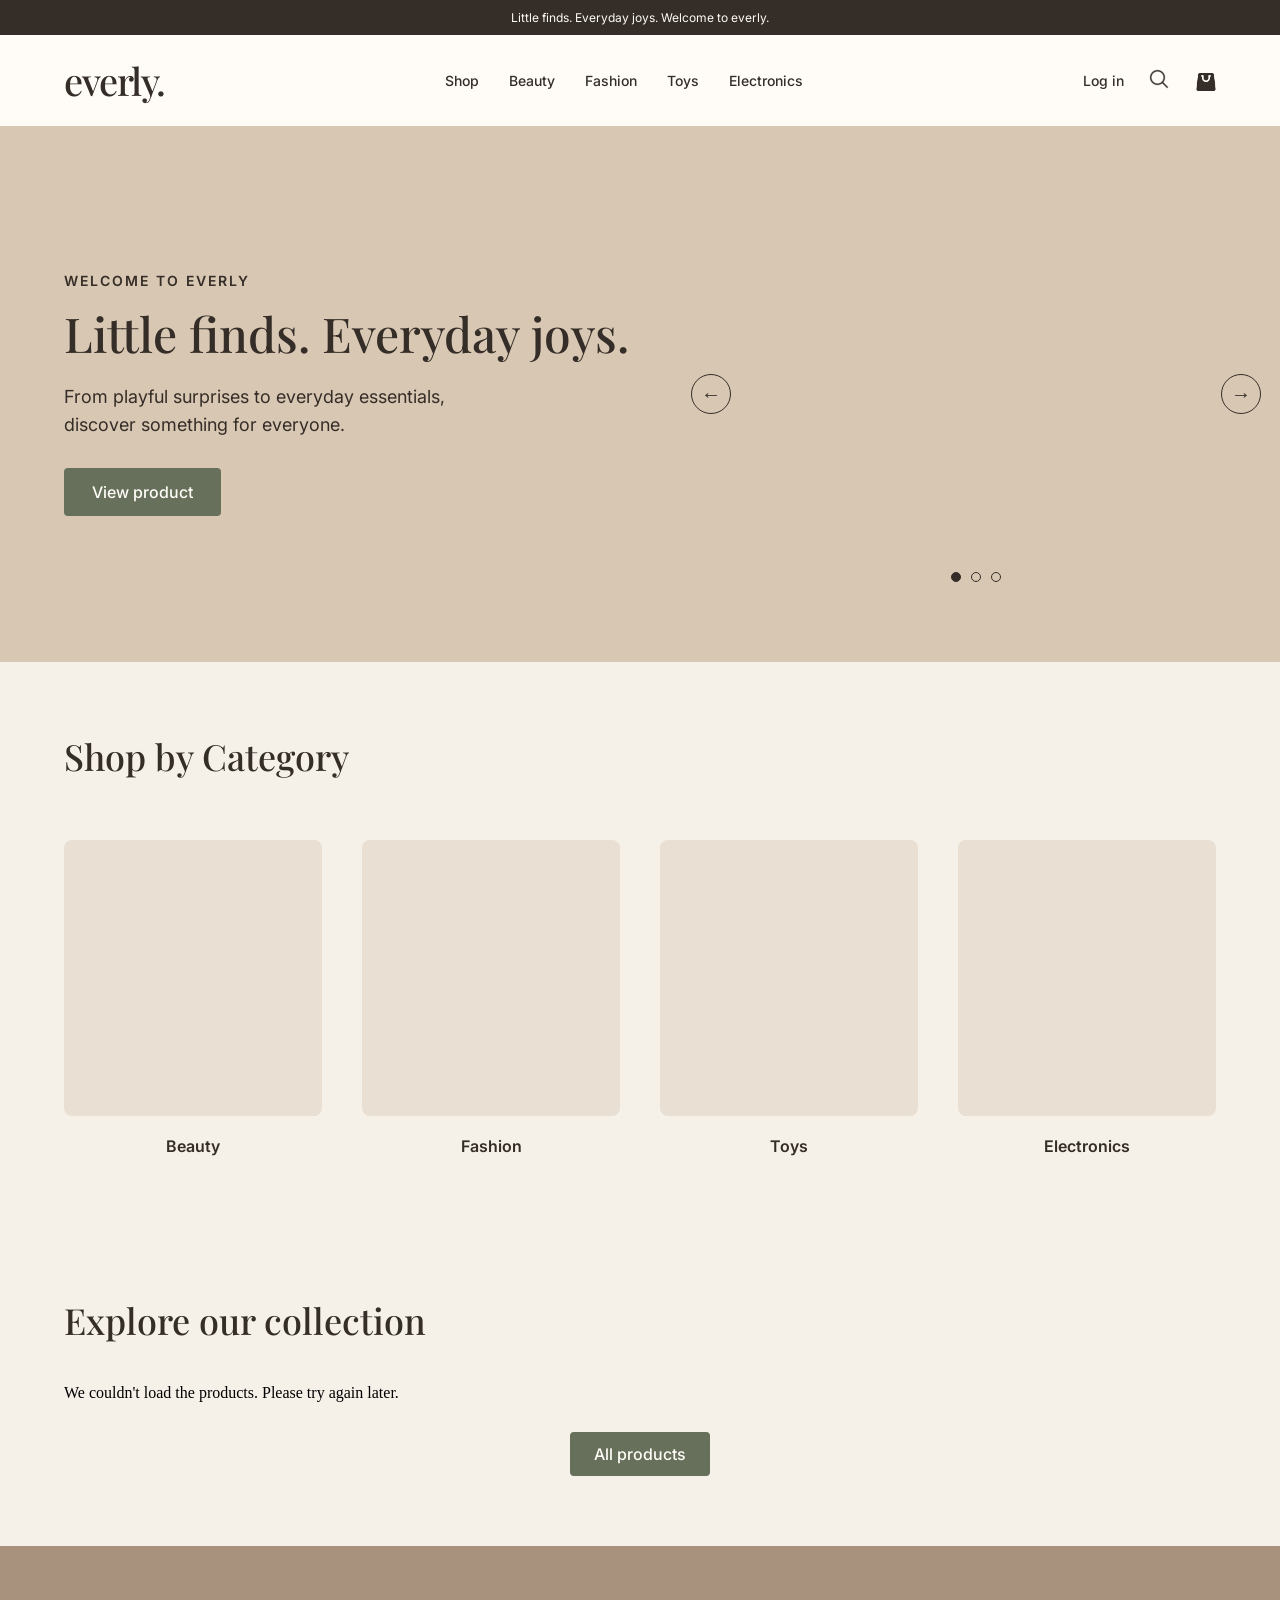
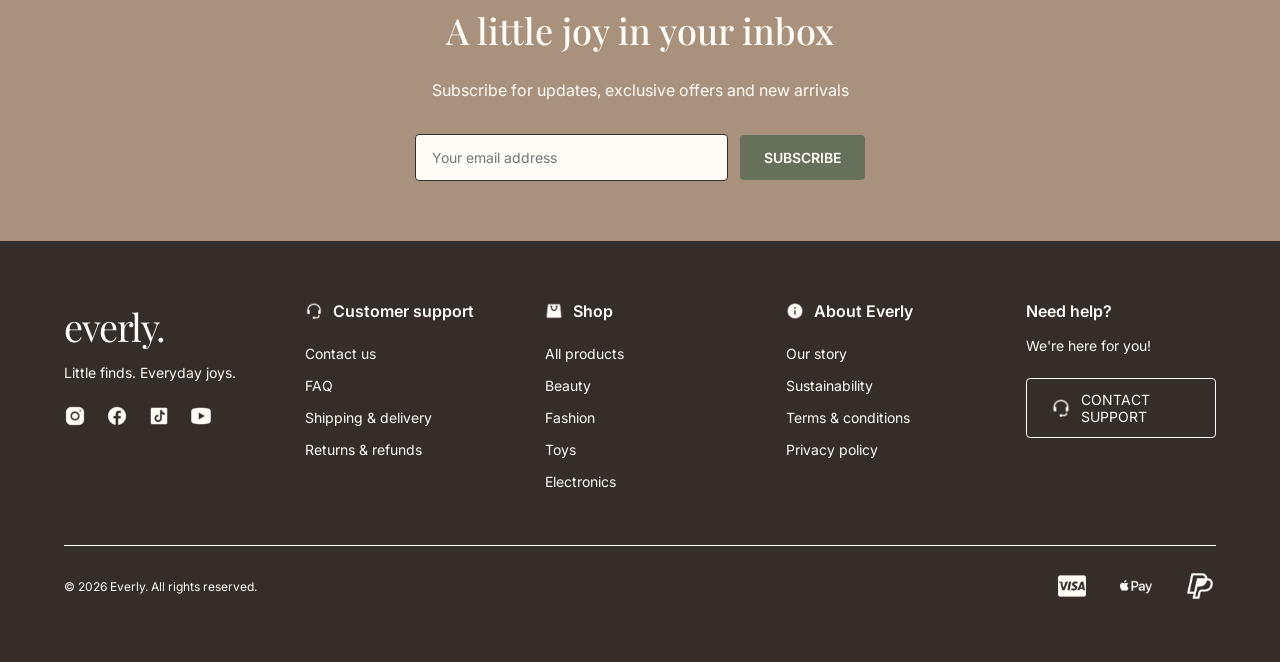
==== index.html @ 657ca80b "Implement core Everly functionality and responsive layouts" ====
<!DOCTYPE html>
<html lang="en">
<head>
    <meta charset="UTF-8">
    <meta name="viewport" content="width=device-width, initial-scale=1.0">
    <meta name="description" content="Discover your everyday favourites at Everly. Shop beauty, fashion, toys and electronics.">
    <title>Everly | Everyday Favourites</title>

    <link rel="preconnect" href="https://fonts.googleapis.com">
    <link rel="preconnect" href="https://fonts.gstatic.com" crossorigin>
    <link href="https://fonts.googleapis.com/css2?family=Inter:wght@400;500;600;700&family=Playfair+Display:wght@400;500;600;700&display=swap" rel="stylesheet">
    <link rel="stylesheet" href="https://cdnjs.cloudflare.com/ajax/libs/font-awesome/6.7.2/css/all.min.css">
    <link rel="stylesheet" href="css/styles.css">
</head>
<body>

    <header>
        <div class="announcement-bar">
            <p>Little finds. Everyday joys. Welcome to everly.</p>
        </div>

        <nav class="main-nav">
            <a href="index.html" class="logo">everly.</a>
            <ul class="nav-links" id="nav-links">
                <li><a href="#">Shop</a></li>
                <li><a href="#">Beauty</a></li>
                <li><a href="#">Fashion</a></li>
                <li><a href="#">Toys</a></li>
                <li><a href="#">Electronics</a></li>
                <li class="mobile-login">
                    <a href="account/login.html">Log in</a>
                </li>
            </ul>
            <div class="nav-actions">
            <a href="account/login.html" class="login-link">Log in</a>
            <button class="search-button" type="button" aria-label="Search products">
                <img src="assets/icons/search.svg" alt="">
            </button>
            <a href="cart/index.html" class="cart-link" aria-label="View shopping cart">
                <img src="assets/icons/shopping-bag.svg" alt="">
                <span class="cart-count" hidden>0</span>
            </a>
                <button class="menu-toggle" type="button" aria-label="Open navigation menu" aria-expanded="false" aria-controls="nav-links">
                <span></span>
                <span></span>
                <span></span>
            </button>
            </div>
        </nav>
    </header>

    <main>
        <section class="hero">
            <div class="hero-content">
                <p class="hero-label">WELCOME TO EVERLY</p>
                <h1 class="hero-title">Little finds. Everyday joys.</h1>
                <p class="hero-description">From playful surprises to everyday essentials, discover something for everyone.</p>

            </div>
            <div class="hero-carousel">
            <a href="#" class="carousel-image" aria label="View featured product">
            </a>
            <div class="carousel-controls">
                <button type="button" class="prev-carousel" aria-label="Previous product">←</button>
                <button type="button" class="next-carousel" aria-label="Next product">→</button>
            </div>
            <div class="carousel-dots" aria-label="Carousel pagination">
                <button class="dot active" aria-label="Go to slide 1" aria-current="true"></button>
                <button class="dot" aria-label="Go to slide 2"></button>
                <button class="dot" aria-label="Go to slide 3"></button>
            </div>
            </div>
            <a href="#" class="hero-button">View product</a>
        </section>

        <section class="categories">
            <h2>Shop by Category</h2>
            <div class="category-grid">
                <a href="#collection" class="category-card" data-category="beauty">
                    <div class="category-image"></div>
                    <h3>Beauty</h3>
                </a>
                <a href="#collection" class="category-card" data-category="fashion">
                    <div class="category-image"></div>
                    <h3>Fashion</h3>
                </a>
                <a href="#collection" class="category-card" data-category="toys">
                    <div class="category-image"></div>
                    <h3>Toys</h3>
                </a>
                <a href="#collection" class="category-card" data-category="electronics">
                    <div class="category-image"></div>
                    <h3>Electronics</h3>
                </a>
            </div>
        </section>

        <section class="products" id="collection">
            <h2>Explore our collection</h2>
            <p class="products-status" role="status" aria-live="polite"></p>
            <div class="product-grid"></div>
            <button type ="button" class="all-products-btn">
                All products
            </button>
        </section>

        <section class="newsletter">
            <div class="newsletter-content">
                <h2>A little joy in your inbox</h2>
                <p>Subscribe for updates, exclusive offers and new arrivals</p>
            </div>
            <form class="newsletter-form">
                <label for="newsletter-email">Email address</label>
                <input
                    type="email"
                    id="newsletter-email"
                    name="email"
                    placeholder="Your email address"
                    autocomplete="email"
                    required
                >
                <button type="submit">SUBSCRIBE</button>
            </form>
        </section>
    </main>

        <footer class="site-footer">
            <div class="footer-content">
                <div class="footer-brand">
                    <a href="index.html" class="footer-logo">everly.</a>
                    <p>Little finds. Everyday joys.</p>
                    <div class="footer-socials">
                        <a href="#" aria-label="Instagram">
                            <img src="assets/icons/instagram.svg" alt="">
                        </a>
                        <a href="#" aria-label="Facebook">
                            <img src="assets/icons/facebook.svg" alt="">
                        </a>
                        <a href="#" aria-label="TikTok">
                            <img src="assets/icons/tiktok.svg" alt="">
                        </a>
                        <a href="#" aria-label="YouTube">
                            <img src="assets/icons/youtube.svg" alt="">
                        </a>
                    </div>
                </div>
                <div class="footer-column">
                    <div class="footer-heading">
                    <img src="assets/icons/customerheadset.svg" alt="" class="footer-customerheadset-icon">
                    <h3>Customer support</h3>
                    </div>
                    <ul>
                        <li><a href="#">Contact us</a></li>
                        <li><a href="#">FAQ</a></li>
                        <li><a href="#">Shipping &amp; delivery</a></li>
                        <li><a href="#">Returns &amp; refunds</a></li>
                    </ul>
                </div>
                <div class="footer-column">
                    <div class="footer-heading">
                    <img src="assets/icons/shoppingbag2.svg" alt="" class="footer-shoppingbag2-icon">
                    <h3>Shop</h3>
                    </div>
                    <ul>
                    <li><a href="#">All products</a></li>
                    <li><a href="#">Beauty</a></li>
                    <li><a href="#">Fashion</a></li>
                    <li><a href="#">Toys</a></li>
                    <li><a href="#">Electronics</a></li>
                    </ul>
                    </div>
                <div class="footer-column">
                    <div class="footer-heading">
                    <img src="assets/icons/info.svg" alt="" class="footer-info-icon">
                    <h3>About Everly</h3>
                    </div>
                    <ul>
                    <li><a href="#">Our story</a></li>
                    <li><a href="#">Sustainability</a></li>
                    <li><a href="#">Terms &amp; conditions</a></li>
                    <li><a href="#">Privacy policy</a></li>
                    </ul>
                </div>
                <div class="footer-help">
                    <div class="footer-help-text">
                    <h3>Need help?</h3>
                    <p>We're here for you!</p>
                    </div>
                    <a href="#" class="footer-support-button">
                    <img src="assets/icons/customerheadset.svg" alt="" class="footer-customerheadset-icon">
                        CONTACT SUPPORT
                    </a>
                </div>
            </div>
            <div class="footer-bottom">
                <p>© 2026 Everly. All rights reserved.</p>
            <div class="footer-payments">
                <img src="assets/icons/visa.svg" alt="Visa">
                <img src="assets/icons/applepay.svg" alt="ApplePay">
                <img src="assets/icons/paypal.svg" alt="PayPal">
            </div>
            </div>
    </footer>
    
    <script src="js/navigation.js" defer></script>
    <script src="js/products.js" defer></script>
</body>
</html>
---- css/styles.css ----
* {
margin: 0;
padding: 0;
box-sizing: border-box;
}

body {
    background-color: #F5F0E8;
}

/*===HEADER & NAVIGATION===*/
.announcement-bar {
    background-color: #352D27;
    color: #FFFCF8;
    text-align: center;
    padding: 10px 0;
}

.announcement-bar p {
    font-family: "Inter", sans-serif;
    font-size: 12px;
    font-weight: 400;
}

.main-nav {
    display: flex;
    align-items: center;
    justify-content: space-between;
    background-color: #FFFCF8;
    padding: 20px 5%;
    position: relative;
}

.logo {
    font-family: "Playfair Display", serif;
    font-size: 38px;
    font-weight: 500;
    color:#352D27;
    text-decoration: none;
    letter-spacing: -1.5px;
}

.nav-links {
    display: flex;
    list-style: none;
    gap: 30px;
}

.nav-links a {
    font-family: "Inter", sans-serif;
    font-size: 14px;
    font-weight: 500;
    color:#352D27;
    text-decoration: none;
}

.nav-actions {
    display: flex;
    align-items: center;
    gap: 24px;
}

.login-link {
    font-family: "Inter", sans-serif;
    font-size: 14px;
    font-weight: 500;
    color: #352D27;
    text-decoration: none;
}

.search-button {
    background: transparent;
    border: none;
    cursor: pointer;
}

.search-button img {
    width: 22px;
    height: 22px
}

.cart-link {
    width: 22px;
    height: 22px;
    position: relative;
}

.cart-count {
    position: absolute;
    top: -12px;
    right: -12px;
    min-width: 20px;
    height: 20px;
    padding: 0 4px;
    border-radius: 50px;
    background-color: #66705A;
    color: #FFFCF8;
    font-size: 13px;
    font-weight: 700;
    display: flex;
    align-items: center;
    justify-content: center;
}

.cart-count[hidden] {
    display: none;
}

.nav-links a:hover,
.login-link:hover {
    text-decoration: underline;
    text-underline-offset: 5px;
}

/*===HERO SECTION===*/
.hero {
    background-color: #D8C7B3;
    padding: 80px 5%;
    display: grid;
    grid-template-columns: minmax(0, 600px) 480px;
    justify-content: center;
    grid-template-areas:
        "content carousel"
        "button carousel";
    align-content: center;
    align-items: center;
    column-gap: 100px;
}

.hero-content {
    grid-area: content;
    align-self: end;
}

.hero-carousel {
    grid-area: carousel;
}

.hero-button {
    grid-area: button;
    justify-self: start;
    align-self: start;
}

.hero-title {
    font-family: "Playfair Display", serif;
    font-size: 48px;
    font-weight: 500;
    color: #352D27;
    line-height: 1.2;
}

.hero-label {
    font-family: "Inter", sans-serif;
    font-size: 14px;
    font-weight: 600;
    letter-spacing: 2px;
    color: #352D27;
    margin-bottom: 16px;
}

.hero-description {
    font-family: "Inter",sans-serif;
    font-size: 18px;
    font-weight: 400;
    color: #352D27;
    line-height: 1.6;
    max-width: 450px;
    margin-top: 20px;
}

.hero-button {
    display: inline-block;
    background-color: #66705A;
    color: #FFFCF8;
    font-family: "Inter", sans-serif;
    font-size: 16px;
    font-weight: 500;
    text-decoration: none;
    padding: 14px 28px;
    margin-top: 28px;
    border-radius: 4px;
    cursor: pointer;
}

.hero-carousel {
    width: 480px;
    position: relative;
}

.carousel-image {
    background-color: transparent;
    width: 100%;
    height: 350px;
    border-radius: 8px;
    overflow: hidden;
    display: block;
    cursor: pointer;
}

.carousel-image img {
    width: 100%;
    height: 100%;
    object-fit: cover;
    object-position: center;
    box-sizing: border-box;
    border-radius: 8px;
    animation: carouselFade 0.65s ease-out;
    cursor: pointer;
}

.carousel-image img[data-product="Pink shoes"] {
    object-position: center 75%;
}

@keyframes carouselFade {
    from {
        opacity: 0;
        transform: translateX(40px);
    }

    to {
        opacity: 1;
        transform: translateX(0);
    }
}

.carousel-controls {
    position:absolute;
    top: 50%;
    transform: translateY(-50%);
    left: -45px;
    right: -45px;
    display: flex;
    justify-content: space-between;
    pointer-events: none;
}

.carousel-controls button {
    pointer-events: auto;
}

.prev-carousel,
.next-carousel {
    background-color: transparent;
    border: 1px solid #352D27;
    color: #352D27;
    width: 40px;
    height: 40px;
    border-radius: 50%;
    font-size: 20px;
    cursor: pointer;
}

.carousel-dots {
    display: flex;
    justify-content: center;
    gap: 10px;
    margin-top: 16px;
}

.dot {
    width: 10px;
    height: 10px;
    border-radius: 50%;
    border: 1px solid #352D27;
    background-color: transparent;
    cursor: pointer;
}

.dot.active {
    background-color: #352D27;
}


/*===CATEGORY===*/
.category-grid {
    display: grid;
    grid-template-columns: repeat(4, minmax(0, 1fr));
    gap: 40px;
    
}

.category-image {
    width: 100%;
    background-color: #E9DFD2;
    width: 100%;
    aspect-ratio: 280/300;
    border-radius: 8px;
    overflow: hidden;
}

.category-image img {
    display: block;
    width: 100%;
    height: 100%;
    object-fit: cover;
    transition: transform 0.35s ease;
}

.category-card:hover .category-image img,
.category-card:focus-visible .category-image img {
    transform: scale(1.05);
}

.categories {
    padding: 70px 5%;
}

.categories h2 {
    font-family: "Playfair Display", serif;
    font-size: 36px;
    font-weight: 500;
    color: #352D27;
    margin-bottom: 60px;
}

.category-card {
    text-decoration: none;
    color: #352D27;
    cursor: pointer;
}

.category-card h3 {
    font-family: "Inter", sans-serif;
    font-size: 16px;
    font-weight: 600;
    text-align: center;
    margin-top: 20px;;
}

.category-card:hover h3 {
    text-decoration: underline;
    text-underline-offset: 5px;
}


/*===PRODUCTS===*/
.products {
    padding: 70px 5%;
}

.all-products-btn {
    font-family: "Inter",serif;
    font-size: 16px;
    font-weight: 500;
    background-color: #66705A;
    color: #FFFCF8;
    border: none;
    border-radius: 4px;
    padding: 12px 24px;
    cursor: pointer;
    margin: 30px auto 0;
    display: block;
}

.hero-button:hover,
.all-products-btn:hover,
.newsletter-form button:hover {
    background-color: #4f5946;;
    transition: background-color 0.2s ease;
}

.all-products-btn:focus-visible {
    outline: 2px solid #352D27;
    outline-offset: 3px;
}

.products h2 {
    font-family: "Playfair Display", serif;
    font-size: 36px;
    font-weight: 500;
    color: #352D27;
    margin-bottom: 40px;
}

.product-grid {
    display: grid;
    grid-template-columns: repeat(4, minmax(0, 1fr));
    gap: 30px;
    width: 100%;
}

.product-image {
    width: 100%;
    aspect-ratio: 1/1;
    background-color: #E9DFD2;
    border-radius: 8px;
    overflow: hidden;
    background-color: transparent;
}

.product-image img {
    display: block;
    width: 100%;
    height: 100%;
    object-fit: cover;
    padding: 0;
    transition: transform 0.35s ease;
}

.product-title {
    font-family: "Inter", sans-serif;
    font-size: 18px;
    font-weight: 600;
    color: #352D27;
    margin-top: 16px;
    line-height: 1.4;
}


.product-price {
    display: flex;
    flex-direction: column;
    align-items: flex-start;
    justify-content: flex-end;
    min-height: 48px;
    gap: 6px;
    margin-top: 8px;
}

.product-original-price {
    font-family: "Inter", sans-serif;
    font-size: 14px;
    font-weight: 400;
    color: #8B8177;
    text-decoration: line-through;
}

.product-current-price {
    font-family: "Inter", sans-serif;
    font-size: 20px;
    font-weight: 600;
    color: #352D27;
}

.product-link {
    display: block;
    text-decoration: none;
    color: inherit;
    cursor: pointer;
}

.product-link:hover .product-title,
.product-link:focus-visible .product-title {
    text-decoration: underline;
    text-underline-offset: 5px;
}

.product-link:hover .product-image img,
.product-link:focus-visible .product-image img {
    transform: scale(1.12);
}

.product-link:focus-visible {
    outline: 2px solid #66705A;
    outline-offset: 4px;
    border-radius: 8px;
}

.product-card .product-title {
    text-decoration: none;
}

.product-card:hover .product-title {
    text-decoration: underline;
    text-underline-offset: 5px;
    text-decoration-thickness: 1px;
    cursor: pointer;
}

.product-card .product-image img {
    transition: transform 0.35s ease;
    cursor: pointer;
}

/*=== PRODUCT DETAILS ===*/
.product-details {
    max-width: 1100px;
    margin: 0 auto;
    padding: 80px 24px 120px;
}
.product-details-info {
    display: flex;
    flex-direction: column;
    align-items: flex-start;
    gap: 16px;
}

.product-details-info h1 {
    font-size: 36px;
    font-weight: 400;
    color: #352D27;
    margin: 0;
    order: 0;
}

.product-details-info #product-description {
    font-size: 16px;
    line-height: 1.6;
    color: #352D27;
    max-width: 400px;
}

.product-details-info .add-to-cart-btn {
    background-color: #66705A;
    color:#FFFCF8;
    border: none;
    border-radius: 4px;
    padding: 14px 24px;
    width: 100%;
    max-width: 355px;
    font-size: 16px;
    cursor: pointer;
}

.product-details-container {
    display: grid;
    grid-template-columns: 440px 1fr;
    gap: 60px;
    align-items: start;
}

.product-details-image img {
    width: 100%;
    aspect-ratio: 1 / 1;
    object-fit: cover;
    display: block;
}

.product-details-info .product-pricing {
    display: flex;
    flex-direction: column;
    gap: 4px;
    order: 1;
}

.product-details-info .product-rating {
    order: 2;
}

.product-details-info #product-description {
    font-family: "Inter", sans-serif;
    order: 3;
}

.product-details-info #product-tags {
    font-family: "Inter", sans-serif;
    order: 5;
    color: #66705A;
    font-size: 14px;
}

.product-details-info .add-to-cart-btn {
    order: 4;
    font-family: "Inter", sans-serif;
    font-weight: 500;
    font-size: 16px;
}
.product-details-info .add-to-cart-btn:hover {
    background-color: #4f5946;
    transition: background-color 0.2s ease;
}

.product-details-info .share-product-btn {
    order: 6;
}

.share-product-btn {
    background: none;
    border: none;
    padding: 0;
    color: #66705A;
    font-family: "Inter", sans-serif;
    font-size: 14px;
    cursor: pointer;
}

.share-product-btn:hover {
    text-decoration: underline;
    text-underline-offset: 4px;
}

#product-price,
#product-discounted-price {
    font-family: "Inter", sans-serif;
    font-size: 22px;
    color: #352D27;
    font-weight: 600;
}

#product-price.on-sale {
    font-size: 14px;
    font-weight: 400;
    color: #8B8177;
    text-decoration: line-through;
}

.product-discounted-price:empty {
    display: none;
}

.product-reviews {
    font-family: "Inter", sans-serif;
    margin-top: 80px;
}

.product-reviews h2 {
    font-family: "Playfair Display", serif;
    font-size: 20px;
    font-weight: 400;
    color: #352D27;
    margin-bottom: 32px;
}


/*--- CUSTOMER REVIEWS ---*/
.review-card {
    background-color: #FFFCF8;
    padding: 20px;
    margin-bottom: 16px;
    color: #352D27;
    display: flex;
    max-width: 530px;
    flex-direction: column;
    gap: 8px;
    border-radius: 4px;
}

.review-rating {
    order: 2;
    color: #66705A;
}

.review-username {
    order: 1;
    font-weight: 600;
    color: #352D27;
}

#product-rating-value {
    color: #66705A;
}

#product-rating-value.no-rating {
    color: #352D27;
}

.review-card p:not(.review-username):not(.review-rating) {
    order: 3;
}

/*=== LOGIN PAGE ===*/

.login-heading {
    text-align: center;
    padding: 80px 20px 60px;
}

.login-header {
    font-family: "Playfair Display", serif;
    font-size: 36px;
    font-weight: 400;
    color: #352D27;
    margin-bottom: 16px;
}

.login-description {
    font-family: "Inter", sans-serif;
    font-size: 20px;
    color: #352D27;
}

.login-form {
    max-width: 600px;
    margin: 0 auto 160px;
    padding: 32px;
    background-color: #FFFCF8;
    border-radius: 4px;
}

.form-group {
    display: flex;
    flex-direction: column;
    gap: 10px;
    margin-bottom: 36px;
}

.login-form label {
    font-family: "Inter", sans-serif;
    font-size: 16px;
    color: #352D27;
}

.login-form input {
    width: 100%;
    padding: 14px 16px;
    border: 1px solid #66705A;
    border-radius: 4px;
    background-color: #FFFCF8;
    font-family: "Inter", sans-serif;
    font-size: 16px;
}

.login-button {
    width: 100%;
    padding: 14px;
    background-color: #66705A;
    color: #FFFCF8;
    border: none;
    border-radius: 4px;
    font-family: "Inter", sans-serif;
    font-size: 16px;
    cursor: pointer;
}

.login-button:hover {
    background-color: #4f5946;;
    transition: background-color 0.2s ease;
}

.login-divider {
    display: flex;
    align-items: center;
    gap: 24px;
    margin: 36px 0 20px;
    font-family: "Inter", sans-serif;
    color: #352D27;
}

.login-divider::before,
.login-divider::after {
    content: "";
    flex: 1;
    height: 1px;
    background-color: #66705A;
}

.register-button {
    display: block;
    text-align: center;
    padding: 14px;
    border: 1px solid #66705A;
    border-radius: 4px;
    color: #352D27;
    text-decoration: none;
    font-family: "Inter", sans-serif;
    font-weight: 600;
}

.register-button:hover {
    background-color: #E9DFD2;
}

/*---NEWSLETTER---*/
.newsletter {
    background-color: #A9927D;
    padding: 60px 5%;
}

.newsletter-content {
    max-width: 700px;
    margin: 0 auto;
    text-align: center;
}

.newsletter h2 {
    font-family: "Playfair Display", serif;
    font-size: 36px;
    font-weight: 500;
    color: #FFFCF8;
    margin-bottom: 24px;
}

.newsletter-content p {
    font-family: "Inter", sans-serif;
    font-size: 16px;
    font-weight: 400;
    color: #FFFCF8;
    line-height: 1.6;
    margin-bottom: 30px;
}

.newsletter-form {
    display: flex;
    align-items: center;
    gap: 12px;
    max-width: 450px;
    margin: 0 auto;
}

.newsletter-form label {
    position: absolute;
    width: 1px;
    height: 1px;
    padding: 0;
    margin: -1px;
    overflow: hidden;
    clip-path: inset(50%);
    white-space: nowrap;
    border: 0;
}

.newsletter-form input {
    flex: 1;
    min-width: 0;
    padding: 14px 16px;
    border: 1px solid #352D27;
    border-radius: 4px;
    background-color: #FFFCF8;
    font-family: "Inter",sans-serif;
    font-size: 14px;
    color: #352D27;
}

.newsletter-form button {
    background-color: #66705A;
    color:#FFFCF8;
    border: none;
    padding: 14px 24px;
    border-radius: 4px;
    font-family: "Inter", sans-serif;
    font-size: 14px;
    font-weight: 600;
    cursor: pointer;
}

/*=== SHOPPING CART ===*/
.cart-page {
    background-color: #F5F0E8;
    padding: 60px 4% 100px;
    min-height: 65vh;
    font-family: "Inter", sans-serif;
    color: #352D27;
}

.cart-page > h1 {
    font-family: "Playfair Display", serif;
    font-size: 42px;
    font-weight: 400;
    color: #352d27;
    max-width: 1400px;
    margin-bottom: 32px;
    margin-left: auto;
    margin-right: auto;
}

.cart-layout {
    display: grid;
    grid-template-columns: minmax(0, 1.6fr) minmax(320px, 1fr);
    gap: 40px;
    align-items: start;
    max-width: 1400px;
    margin: 0 auto;
}

.cart-products,
.order-summary {
    background-color: #FFFCF8;
    border-radius: 4px;
    padding: 24px;
}

.cart-table-header {
    display: grid;
    grid-template-columns: 2fr 1fr 1fr 1fr;
    gap: 16px;
    padding-bottom: 12px;
    border-bottom: 1px solid #bcb8b1;
    font-weight: 600;
}

.cart-actions {
    display: flex;
    justify-content: space-between;
    align-items: center;
    gap: 16px;
    padding-top: 20px;
}

.cart-item {
    display: grid;
    grid-template-columns: 2fr 1fr 1fr 1fr;
    gap: 16px;
    align-items: center;
    padding: 20px 0;
    border-bottom: 1px solid #e5e0d9;
}

.cart-item-info {
    display: flex;
    flex-direction: row;
    align-items: center;
    gap: 12px;
    min-width: 0;
}

.cart-item-info h3 {
    font-family: "Inter", sans-serif;
    font-size: 18px;
    font-weight: 600;
    color: #352D27;
    margin: 0;
}

.cart-item-details {
    display: flex;
    flex-direction: column;
    gap: 5px;
}

.cart-item-stock {
    font-family: "Inter", sans-serif;
    font-size: 12px;
    color: #66705A;
}

.cart-item-image {
    width: 90px;
    height: 90px;
    object-fit: cover;
    border-radius: 4px;
    flex-shrink: 0;
}

.quantity-controls {
    display: flex;
    align-items: center;
    justify-content: flex-start;
    gap: 16px;
}

.quantity-controls button {
    background: transparent;
    border: none;
    color: #352D27;
    font-size: 20px;
    cursor: pointer;
    padding: 5px;
}

.cart-item-quantity {
    font-family: "Inter", sans-serif;
    font-size: 14px;
    min-width: 20px;
    text-align: center;
}

.remove-item {
    background: none;
    border: none;
    padding: 0 ;
    color: #8b5147;
    font-family: "Inter", sans-serif;
    font-size: 12px;
    text-decoration: underline;
    cursor: pointer;
    align-self: flex-start;
}

.continue-shopping {
    color: #352D27;
    text-decoration: underline;
}

#clear-cart {
    background: none;
    border: none;
    color: #352D27;
    text-decoration: underline;
    font: inherit;
    cursor: pointer;
}

.order-summary h2 {
    font-family: "Playfair Display", serif;
    font-size: 28px;
    font-weight: 400;
    margin-bottom: 32px;
}

.summary-row {
    display: flex;
    justify-content: space-between;
    gap: 16px;
    margin-bottom: 36px;
}

.summary-total {
    border-top: 1px solid #bcb8b1;
    padding-top: 20px;
    margin-top: 40px;
    font-size: 20px;
}

.checkout-button {
    display: block;
    width: 100%;
    max-width: 290px;
    margin: 28px auto 0;
    padding: 14px 20px;
    background-color: #66705A;
    color: #FFFCF8;
    text-align: center;
    text-decoration: none;
    border-radius: 4px;
    font-weight: 600;
}

.cart-page [hidden] {
    display: none;
}

.checkout-button:hover {
    background-color: #4f5946;
    transition: background-color 0.2s ease;
}

/*===CHECKOUT PAGE===*/

.checkout-page {
    background: #F5F0E8;
    padding: 60px 4% 100px;
    min-height: 65vh;
    font-family: "Inter", sans-serif;
    color: #352D27;
}

.checkout-page h1 {
    font-family: "Playfair Display", serif;
    font-size: 42px;
    font-weight: 400;
    margin-bottom: 32px;
}

.checkout-page h1,
.checkout-layout {
    max-width: 1440px;
    margin-left: auto;
    margin-right: auto;
}

.checkout-layout {
    display: grid;
    grid-template-columns: minmax(0, 1.4fr) minmax(320px, 1fr);
    gap: 40px;
    align-items: start;
}

#checkout-items {
    margin-bottom: 24px;
}

.delivery-information {
    background: #FFFCF8;
    border-radius: 4px;
    padding: 24px;
}

.delivery-information h2 {
    font-family: "Playfair Display", serif;
    font-size: 28px;
    font-weight: 400;
    margin-bottom: 32px;
}

.delivery-fields {
    display: grid;
    grid-template-columns: repeat(2, minmax(0, 1fr));
    gap: 24px 20px;
}

.delivery-fields .form-group {
    display: flex;
    flex-direction: column;
    gap: 8px;
    margin: 0;
}

.delivery-fields .full-width {
    grid-column: 1 / -1;
}

.delivery-fields label {
    font-size: 14px;
    font-weight: 500;
}

.delivery-fields input {
    width: 100%;
    box-sizing: border-box;
    padding: 14px 12px;
    border: 1px solid #66705A;
    border-radius: 4px;
    background: #FFFCF8;
    color: #352d27;
    font-family: inherit;
    font-size: 14px;
}

.delivery-fields input:focus {
    outline: 2px solid #66705A;
    outline-offset: 2px;
}

.delivery-information .payment-methods {
    border: none;
    margin: 32px 0 0;
    padding: 0;
    width: 100%;
    min-width: 0;
    box-sizing: border-box;
}

.payment-methods legend {
    font-family: "Playfair Display", serif;
    font-size: 24px;
    font-weight: 400;
    margin: 0 0 20px;
    padding: 24px 0 0;
    width: 100%;
    border-top: 1px solid #bcb8b1;
    box-sizing: border-box;
}

.payment-option {
    display: flex;
    align-items: center;
    gap: 12px;
    padding: 16px;
    margin-bottom: 12px;
    border: 1px solid #66705A;
    border-radius: 4px;
    cursor: pointer;
}

.payment-option input {
    accent-color: #66705a;
    width: 18px;
    height: 18px;
    cursor: pointer;
}

.payment-option:has(input:checked) {
    background: #f5f0e8;
}

.payment-logos {
    display: flex;
    align-items: center;
    gap: 12px;
    margin-left: auto;
}

.payment-logos img {
    width: 40px;
    height: 24px;
    object-fit: contain;
}

.place-order-button {
    display: block;
    width: 100%;
    padding: 16px 20px;
    margin-top: 24px;
    background: #66705A;
    color: #FFFCF8;
    border: none;
    border-radius: 4px;
    font-family: inherit;
    font-size: 16px;
    font-weight: 600;
    cursor: pointer;
}

.place-order-button:hover {
    background-color: #4f5946;
    transition: background-color 0.2s ease;
}

.shipping-free {
    color: #66705A;
}

.checkout-summary .cart-item {
    display: grid;
    grid-template-columns: minmax(0, 1fr) auto;
    align-items: center;
    gap: 16px;
}

.checkout-summary .cart-item-info {
    grid-column: 1;
    min-width: 0;
}

.checkout-summary .cart-item-details {
    min-width: 0;
    overflow-wrap: anywhere;
}

.checkout-summary .cart-item-info h3 {
    font-family: "Playfair Display", serif;
    font-size: 18px;
    font-weight: 400;
}

.checkout-summary .cart-item-quantity {
    text-align: left;
    font-size: 13px;
    color: #66705A;
}

.checkout-summary .cart-item-total {
    grid-column: 2;
    justify-self: end;
    white-space: nowrap;
}

/*=== SUCCESS PAGE ===*/

.success-page {
    font-family: "Inter", sans-serif;
    color: #352D27;
    max-width: 1440;
    min-height: 750px;
    margin: 0 auto;
    padding: 48px 24px 80px;
    text-align: center;
}

.success-page h1 {
    font-family: "Playfair Display", serif;
    font-size: 40px;
    font-weight: 400;
    margin: 20px 0 28px;
}

.success-message {
    font-size: 20px;
    line-height: 1.5;
    max-width: 700px;
    margin: 0 auto 56px;
}

.success-icon {
    display: flex;
    align-items: center;
    justify-content: center;
    width: 100px;
    height: 100px;
    border-radius: 50%;
    background-color: #66705A;
    color: #FFFCF8;
    font-size: 56px;
    margin: 0 auto;
}

.success-order-summary {
    display: grid;
    grid-template-columns: 1fr 1fr;
    max-width: 650px;
    margin: 0 auto 48px;
    padding: 32px 24px;
    background-color: #FFFCF8;
    border: 1px solid #66705a;
    border-radius: 4px;
}

.continue-shopping-button {
    display: block;
    max-width: 400px;
    margin: 0 auto;
    padding: 16px 24px;
    background-color: #66705A;
    color: #FFFCF8;
    text-decoration: none;
    font-weight: 600;
    border-radius: 4px;
    transition: background-color 0.2s ease;
}

.continue-shopping-button:hover {
    background-color: #4f5946;
}

.success-order-detail p {
    font-size: 18px;
    margin: 0 0 16px;
}

.success-order-detail strong {
    font-size: 24px;
    font-weight: 600;
}

.success-order-detail + .success-order-detail {
    border-left: 1px solid #66705A;
}

/*====FOOTER===*/
.site-footer {
    background-color: #352D27;
    color: #FFFCF8;
    padding: 60px 5%;
}

.footer-logo {
    font-family: "Playfair Display", serif;
    font-size: 38px;
    font-weight: 400;
    color: #FFFCF8;
    text-decoration: none;
    letter-spacing: -1.5px;
}

.footer-brand p {
    font-family: "Inter", sans-serif;
    font-size: 14px;
    font-weight: 400;
    color: #FFFCF8;
    margin-top: 12px;
}

.footer-socials {
    display: flex;
    align-items: center;
    gap: 20px;
    margin-top: 24px;
}

.footer-socials img {
    width: 22px;
    height: 22px;
    object-fit: contain;
}

.footer-content {
    display: grid;
    grid-template-columns: 1fr 1fr 1fr 1fr 0.9fr;
    gap: 30px;
    align-items: start;
}

.footer-column h3,
.footer-help h3 {
    font-family: "Inter", sans-serif;
    font-size: 16px;
    font-weight: 600;
    color: #FFFCF8;
    margin-bottom: 0;
}

.footer-column ul {
    list-style: none;
}

.footer-column li {
    margin-bottom: 14px;
}

.footer-column a {
    font-family: "Inter", sans-serif;
    font-size: 14px;
    font-weight: 400;
    color: #FFFCF8;
    text-decoration: none;
}

.footer-column a:hover {
    text-decoration: underline;
    text-underline-offset: 5px;
}

.footer-help p {
    font-family: "Inter",sans-serif;
    font-size: 14px;
    font-weight: 400;
    color: #FFFCF8;
    margin-bottom: 24px;
}

.footer-help h3 {
    margin-bottom: 16px;
}

.footer-support-button {
    display: inline-flex;
    align-items: center;
    gap: 10px;
    padding: 12px 24px;
    border: 1px solid #FFFCF8;
    border-radius: 4px;
    color: #FFFCF8;
    font-family: "Inter", sans-serif;
    font-size: 14px;
    font-weight: 400;
    text-decoration: none;
    cursor: pointer;
    transition: background-color 0.2s ease, color 0.2s ease;
}

.footer-support-button:hover {
    background-color: transparent;
    border-color: #A9927D;
    color: #A9927D;
    text-decoration: underline;
    text-underline-offset: 5px;
}

.footer-support-button img {
    width: 20px;
    height: 20px;
    object-fit: contain;
}

.footer-heading {
    display: flex;
    align-items: center;
    gap: 10px;
    margin-bottom: 24px;
}

.footer-heading h3 {
    margin-bottom: 0;
}

.footer-heading img {
    width: 18px;
    height: 18px;
    object-fit: contain;
    margin-bottom: 0;
}

.footer-bottom {
    border-top: 1px solid #FFFCF8;
    margin-top: 40px;
    padding-top: 24px;
    display: flex;
    align-items: center;
    justify-content: space-between;
}

.footer-bottom p {
    font-family: "Inter", sans-serif;
    font-size: 12px;
    font-weight: 400;
    color: #FFFCF8;
}

.footer-payments {
    display: flex;
    align-items: center;
    gap: 32px;
}

.footer-payments img {
    height: 32px;
    width: auto;
    object-fit: contain;
}

.menu-toggle {
    display: none;
}

.mobile-login {
    display: none;
}


/*===RESPONSIVE===*/
@media (max-width: 900px) {
    .hero {
        grid-template-columns: minmax(0, 1fr);
        grid-template-areas:
            "content"
            "carousel"
            "button";
        gap: 28px;
    }

    .hero-content {
        text-align: center;
        justify-self: center;
    }

    .hero-description {
        margin-left: auto;
        margin-right: auto;
    }

    .hero-carousel {
        width: 100%;
        max-width: 480px;
        justify-self: center;
    }

    .hero-button {
        justify-self: center;
        margin-top: 0;
    }
}


@media (max-width: 768px) {
    .mobile-login {
        display: list-item;
    }
 
    .menu-toggle {
        display: flex;
        flex-direction: column;
        justify-content: center;
        gap: 5px;
        background: transparent;
        border: none;
        cursor: pointer;
        padding: 8px;
    }
    .menu-toggle span {
        display: block;
        width: 24px;
        height: 2px;
        background-color: #352D27;
    }
    .nav-links {
        display: none;
    }

    .nav-links.is-open {
        display: flex;
        flex-direction: column;
        gap: 20px;
        position: absolute;
        top: 100%;
        left: 0;
        width: 100%;
        background-color: #FFFCF8;
        padding: 24px 5%;
        z-index: 10;
    }

    .login-link {
        display: none;
    }

    .carousel-controls {
        display: none;
    }

    .category-grid {
        grid-template-columns: repeat(2, minmax(0, 1fr));
        gap: 30px;
    }

    .product-grid {
        grid-template-columns: repeat(2, minmax(0, 1fr));
        gap: 24px;
    }

    .cart-layout {
        grid-template-columns: minmax(0, 1fr);
    }

    .cart-table-header {
        display: none;
    }

    .cart-item {
        grid-template-columns: repeat(2, minmax(0, 1fr));
        gap: 12px;
    }

    .cart-item-info {
        grid-column: 1 / -1;
        justify-content: flex-start;
        padding: 0;
    }

    .cart-item-price {
        grid-column: 1 /-1;
        padding-left: 102px;
        margin-top: -14px;
        font-size: 14px;
    }

    .quantity-controls {
        grid-column: 1;
        justify-content: flex-start;
    }

    .cart-item-total {
        grid-column: 2;
        justify-self: end;
        text-align: right;
        font-weight: 600;
        white-space: nowrap;
    }

    .checkout-layout {
        grid-template-columns: minmax(0, 1fr);
        gap: 24px;
    }

    .checkout-page {
        padding: 40px 4% 80px;
    }

    .success-page {
        min-height: 600px;
        padding: 40px 24px 60px;
    }

    .success-page h1 {
        font-size: 32px;
    }

    .success-message {
        font-size: 18px;
        margin-bottom: 40px;
    }

    .success-icon {
        width: 80px;
        height: 80px;
        font-size: 44px;
    }

    .success-order-summary {
        margin-bottom: 32px;
    }

    .footer-content {
        grid-template-columns: repeat(2, minmax(0, 1fr));
        gap: 40px;
    }


    .footer-help {
        grid-column: 1 / -1;
        display: flex;
        align-items: center;
        justify-content: flex-start;
        flex-wrap: wrap;
        gap: 32px;
        text-align: left;
    }

    .product-details {
        padding: 40px 20px 80px;
    }

    .product-details-container {
        grid-template-columns: 1fr;
        gap: 32px;
    }

    .product-details-image img {
        width: 100%;
    }

    .product-details-info h1 {
        font-size: 30px;
    }

    .product-details-info .add-to-cart-btn {
        max-width: none;
    }
}

@media (max-width: 480px) {
    .hero-title {
        font-size: 32px;
        line-height: 1.2;
    }
    .hero-description {
        font-size: 16px;
        line-height: 1.5;
    }
    .hero {
        padding: 48px 5%;
        gap: 28px;
    }

    .hero-content {
        text-align: left;
    }

    .hero-button {
        font-size: 14px;
        padding: 12px 22px;
    }

    .carousel-image {
        height: auto;
        aspect-ratio: 1 / 1;
    }
    .carousel-controls {
        display: none;
    }
    .category-grid {
        grid-template-columns: repeat(2, minmax(0, 1fr));
        gap: 24px;
    }

    .product-title {
        font-size: 16px;
    }

    .cart-page {
        padding: 36px 16px 60px;
    }

    .cart-page h1 {
        font-size: 32px;
    }

    .cart-products,
    .order-summary {
        padding: 20px 16px;
    }

    .cart-actions {
        flex-wrap: wrap;
    }

    .cart-item-info h3 {
        font-size: 16px;
    }

    .cart-item-image {
        width: 80px;
        height: 80px;
    }

    .cart-item-price {
        padding-left: 92px;
    }

    .newsletter-form {
        flex-direction: column;
        align-items: stretch;
    }

    .newsletter-form input,
    .newsletter-form button {
        width: 100%;
    }

    .checkout-page {
        padding: 36px 16px 60px
    }

    .checkout-page h1 {
        font-size: 32px;
        margin-bottom: 24px;
    }

    .delivery-information {
        padding: 20px 16px;
    }

    .delivery-information h2,
    .checkout-summary h2 {
        font-size: 24px;
        margin-bottom: 24px;
    }

    .delivery-fields {
        grid-template-columns: 1fr;
        gap: 20px;
    }

    .payment-methods legend {
        font-size: 22px;
    }

    .payment-option {
        padding: 12px;
    }

    .payment-logos {
        gap: 8px;
    }

    .payment-logos img {
        width: 32px;
    }

    .checkout-summary .cart-item {
        gap: 10px;
    }

    .checkout-summary .cart-item-image {
        width: 60px;
        height: 60px;
    }

    .checkout-summary .cart-item-info {
        gap: 10px;
    }

    .checkout-summary .cart-item-info h3 {
        font-size: 16px;
    }

    .checkout-summary .cart-item-total {
        font-size: 14px;
    }

    .success-page {
        padding: 32px 16px 49px;
    }

    .success-page h1 {
        font-size: 28px;
    }

    .success-message {
        font-size: 16px;
    }

    .success-order-summary {
        padding: 24px 12px;
    }

    .success-order-detail p {
        font-size: 14px;
    }

    .success-order-detail strong {
        font-size: 18px;
    }

    .continue-shopping-button {
        width: 100%;
    }

    .footer-content {
        grid-template-columns: 1fr;
        gap: 32px;
    }

    .footer-help {
        grid-column: auto;
    }

    .footer-bottom {
        flex-direction: column;
        align-items: flex-start;
        gap: 20px;
    }

    .footer-help {
        flex-direction: column;
        align-items: flex-start;
        gap: 16px;
    }

    .footer-help p {
        margin-bottom: 0;
    }

}
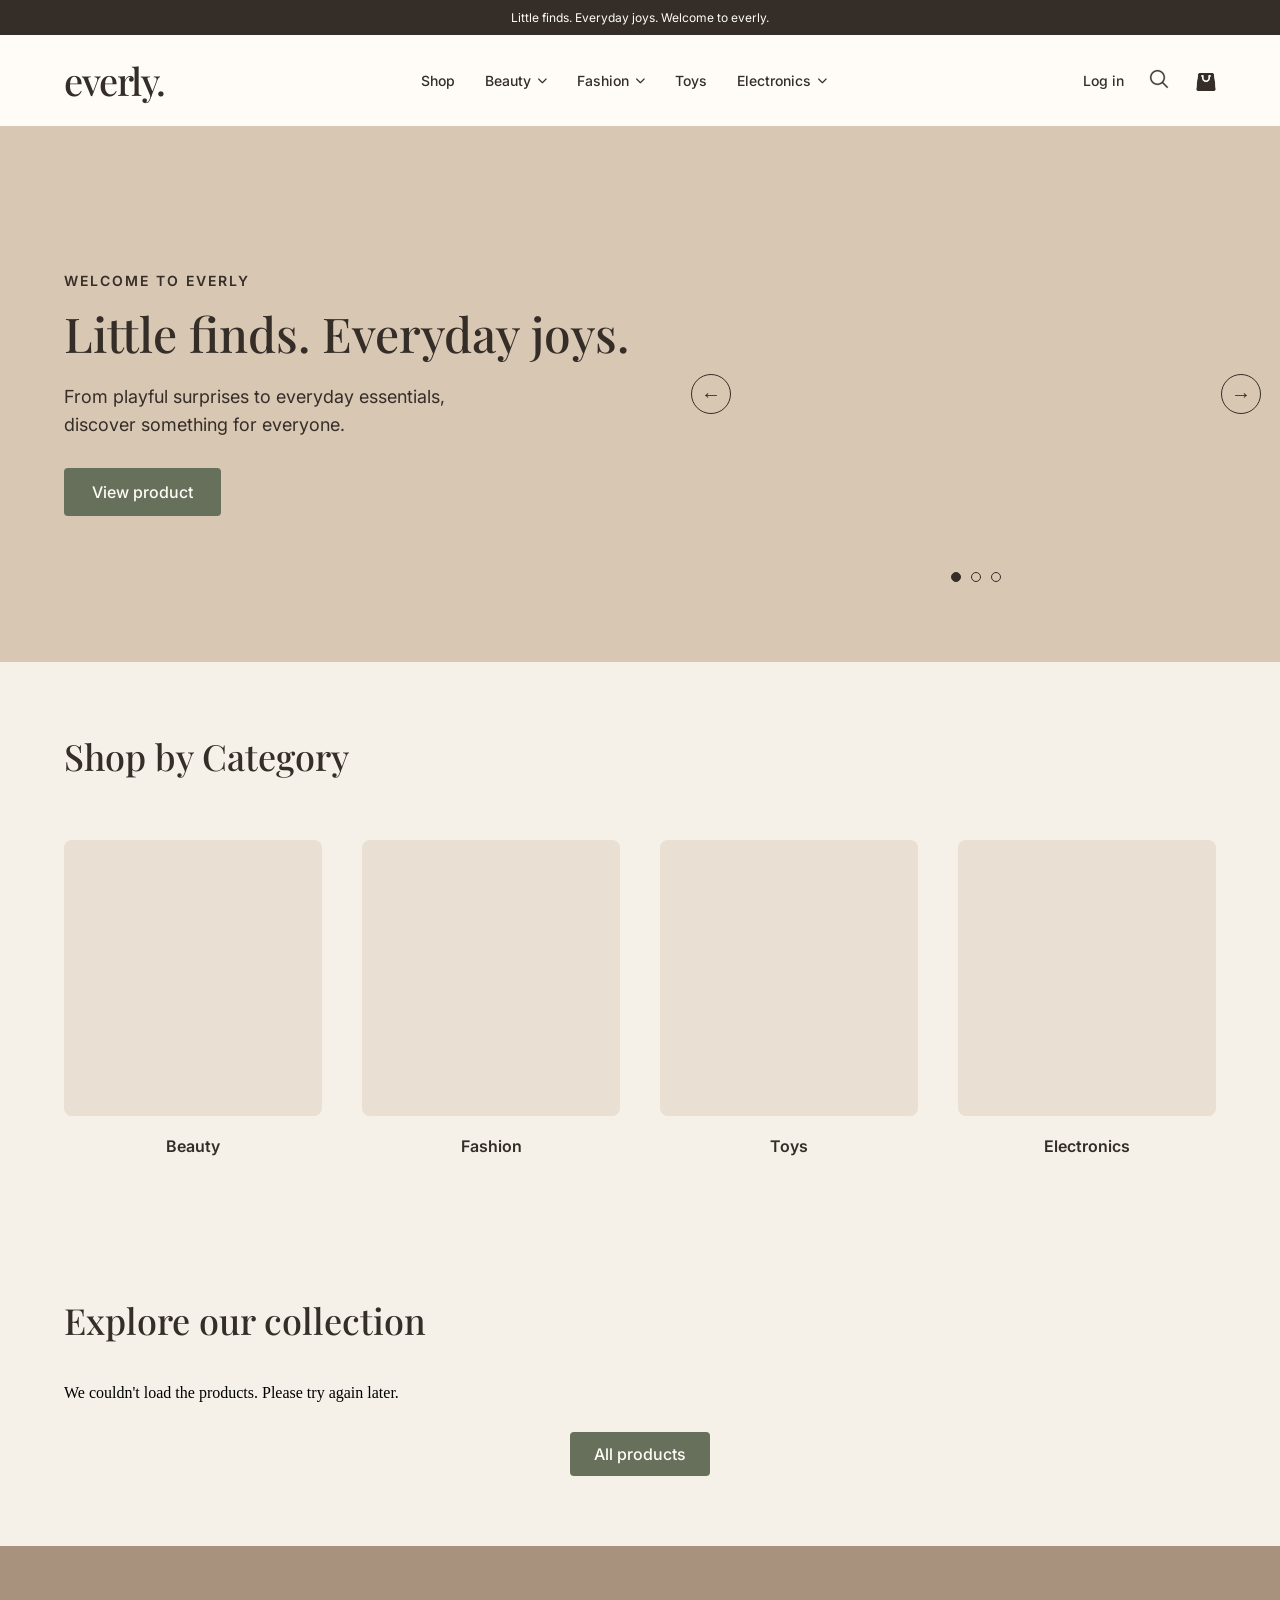
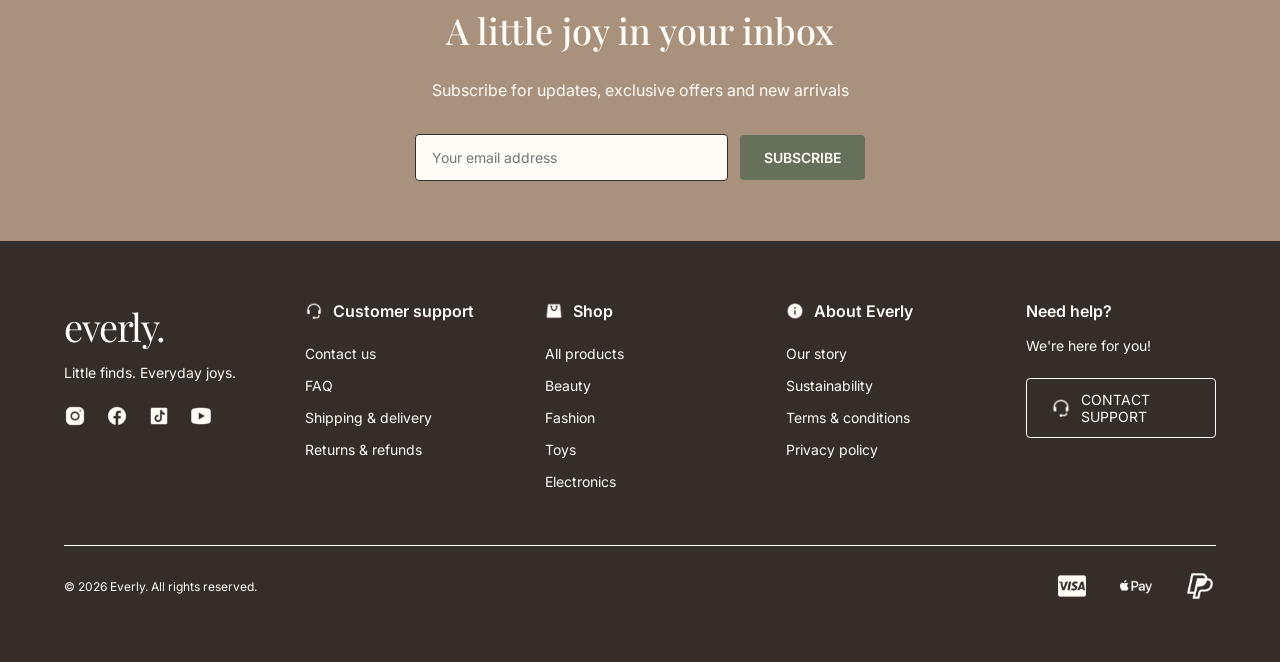
==== commit ec931ab4: "Implement responsive category navigation and product filtering - Added category and subcategory drop" ====
--- a/index.html
+++ b/index.html
@@ -1,208 +1,343 @@
-<!DOCTYPE html>
+<!doctype html>
 <html lang="en">
-<head>
-    <meta charset="UTF-8">
-    <meta name="viewport" content="width=device-width, initial-scale=1.0">
-    <meta name="description" content="Discover your everyday favourites at Everly. Shop beauty, fashion, toys and electronics.">
+  <head>
+    <meta charset="UTF-8" />
+    <meta name="viewport" content="width=device-width, initial-scale=1.0" />
+    <meta
+      name="description"
+      content="Discover your everyday favourites at Everly. Shop beauty, fashion, toys and electronics."
+    />
     <title>Everly | Everyday Favourites</title>
 
-    <link rel="preconnect" href="https://fonts.googleapis.com">
-    <link rel="preconnect" href="https://fonts.gstatic.com" crossorigin>
-    <link href="https://fonts.googleapis.com/css2?family=Inter:wght@400;500;600;700&family=Playfair+Display:wght@400;500;600;700&display=swap" rel="stylesheet">
-    <link rel="stylesheet" href="https://cdnjs.cloudflare.com/ajax/libs/font-awesome/6.7.2/css/all.min.css">
-    <link rel="stylesheet" href="css/styles.css">
-</head>
-<body>
-
+    <link rel="preconnect" href="https://fonts.googleapis.com" />
+    <link rel="preconnect" href="https://fonts.gstatic.com" crossorigin />
+    <link
+      href="https://fonts.googleapis.com/css2?family=Inter:wght@400;500;600;700&family=Playfair+Display:wght@400;500;600;700&display=swap"
+      rel="stylesheet"
+    />
+    <link
+      rel="stylesheet"
+      href="https://cdnjs.cloudflare.com/ajax/libs/font-awesome/6.7.2/css/all.min.css"
+    />
+    <link rel="stylesheet" href="css/styles.css" />
+  </head>
+  <body>
     <header>
-        <div class="announcement-bar">
-            <p>Little finds. Everyday joys. Welcome to everly.</p>
-        </div>
-
-        <nav class="main-nav">
-            <a href="index.html" class="logo">everly.</a>
-            <ul class="nav-links" id="nav-links">
-                <li><a href="#">Shop</a></li>
-                <li><a href="#">Beauty</a></li>
-                <li><a href="#">Fashion</a></li>
-                <li><a href="#">Toys</a></li>
-                <li><a href="#">Electronics</a></li>
-                <li class="mobile-login">
-                    <a href="account/login.html">Log in</a>
-                </li>
+      <div class="announcement-bar">
+        <p>Little finds. Everyday joys. Welcome to everly.</p>
+      </div>
+
+      <nav class="main-nav">
+        <a href="index.html" class="logo">everly.</a>
+        <ul class="nav-links" id="nav-links">
+          <li><a href="index.html?category=all#collection">Shop</a></li>
+          <li class="nav-dropdown">
+            <button class="dropdown-toggle" type="button" aria-expanded="false">
+              Beauty
+              <i class="fa-solid fa-chevron-down" aria-hidden="true"></i>
+            </button>
+            <ul class="dropdown-menu" hidden>
+              <li>
+                <a href="index.html?category=beauty#collection">All beauty</a>
+              </li>
+              <li>
+                <a href="index.html?category=perfume#collection">Perfume</a>
+              </li>
+              <li>
+                <a href="index.html?category=skin%20care#collection"
+                  >Skin care</a
+                >
+              </li>
+              <li>
+                <a href="index.html?category=shampoo#collection">Hair care</a>
+              </li>
             </ul>
-            <div class="nav-actions">
-            <a href="account/login.html" class="login-link">Log in</a>
-            <button class="search-button" type="button" aria-label="Search products">
-                <img src="assets/icons/search.svg" alt="">
-            </button>
-            <a href="cart/index.html" class="cart-link" aria-label="View shopping cart">
-                <img src="assets/icons/shopping-bag.svg" alt="">
-                <span class="cart-count" hidden>0</span>
+          </li>
+
+          <li class="nav-dropdown">
+            <button class="dropdown-toggle" type="button" aria-expanded="false">
+              Fashion
+              <i class="fa-solid fa-chevron-down" aria-hidden="true"></i>
+            </button>
+            <ul class="dropdown-menu" hidden>
+              <li>
+                <a href="index.html?category=fashion#collection">All fashion</a>
+              </li>
+              <li>
+                <a href="index.html?category=shoes#collection">Shoes</a>
+              </li>
+              <li>
+                <a href="index.html?category=bags#collection">Bags</a>
+              </li>
+              <li>
+                <a href="index.html?category=glasses#collection">Glasses</a>
+              </li>
+              <li>
+                <a href="index.html?category=jewelry#collection">Jewelry</a>
+              </li>
+              <li>
+                <a href="index.html?category=watches#collection">Watches</a>
+              </li>
+            </ul>
+          </li>
+
+          <li><a href="index.html?category=toys#collection">Toys</a></li>
+
+          <li class="nav-dropdown">
+            <button class="dropdown-toggle" type="button" aria-expanded="false">
+              Electronics
+              <i class="fa-solid fa-chevron-down" aria-hidden="true"></i>
+            </button>
+            <ul class="dropdown-menu" hidden>
+              <li>
+                <a href="index.html?category=electronics#collection"
+                  >All electronics</a
+                >
+              </li>
+              <li>
+                <a href="index.html?category=audio#collection"
+                  >Headphone &amp; audio</a
+                >
+              </li>
+              <li>
+                <a href="index.html?category=gaming#collection">Gaming</a>
+              </li>
+              <li>
+                <a href="index.html?category=peripherals#collection"
+                  >Computer accessories</a
+                >
+              </li>
+              <li>
+                <a href="index.html?category=storage#collection">Storage</a>
+              </li>
+              <li>
+                <a href="index.html?category=wearables#collection">Wearables</a>
+              </li>
+            </ul>
+          </li>
+
+          <li class="mobile-login">
+            <a href="account/login.html">Log in</a>
+          </li>
+        </ul>
+        <div class="nav-actions">
+          <a href="account/login.html" class="login-link">Log in</a>
+          <button
+            class="search-button"
+            type="button"
+            aria-label="Search products"
+          >
+            <img src="assets/icons/search.svg" alt="" />
+          </button>
+          <a
+            href="cart/index.html"
+            class="cart-link"
+            aria-label="View shopping cart"
+          >
+            <img src="assets/icons/shopping-bag.svg" alt="" />
+            <span class="cart-count" hidden>0</span>
+          </a>
+          <button
+            class="menu-toggle"
+            type="button"
+            aria-label="Open navigation menu"
+            aria-expanded="false"
+            aria-controls="nav-links"
+          >
+            <span></span>
+            <span></span>
+            <span></span>
+          </button>
+        </div>
+      </nav>
+    </header>
+
+    <main>
+      <section class="hero">
+        <div class="hero-content">
+          <p class="hero-label">WELCOME TO EVERLY</p>
+          <h1 class="hero-title">Little finds. Everyday joys.</h1>
+          <p class="hero-description">
+            From playful surprises to everyday essentials, discover something
+            for everyone.
+          </p>
+        </div>
+        <div class="hero-carousel">
+          <a href="#" class="carousel-image" aria label="View featured product">
+          </a>
+          <div class="carousel-controls">
+            <button
+              type="button"
+              class="prev-carousel"
+              aria-label="Previous product"
+            >
+              ←
+            </button>
+            <button
+              type="button"
+              class="next-carousel"
+              aria-label="Next product"
+            >
+              →
+            </button>
+          </div>
+          <div class="carousel-dots" aria-label="Carousel pagination">
+            <button
+              class="dot active"
+              aria-label="Go to slide 1"
+              aria-current="true"
+            ></button>
+            <button class="dot" aria-label="Go to slide 2"></button>
+            <button class="dot" aria-label="Go to slide 3"></button>
+          </div>
+        </div>
+        <a href="#" class="hero-button">View product</a>
+      </section>
+
+      <section class="categories">
+        <h2>Shop by Category</h2>
+        <div class="category-grid">
+          <a href="#collection" class="category-card" data-category="beauty">
+            <div class="category-image"></div>
+            <h3>Beauty</h3>
+          </a>
+          <a href="#collection" class="category-card" data-category="fashion">
+            <div class="category-image"></div>
+            <h3>Fashion</h3>
+          </a>
+          <a href="#collection" class="category-card" data-category="toys">
+            <div class="category-image"></div>
+            <h3>Toys</h3>
+          </a>
+          <a
+            href="#collection"
+            class="category-card"
+            data-category="electronics"
+          >
+            <div class="category-image"></div>
+            <h3>Electronics</h3>
+          </a>
+        </div>
+      </section>
+
+      <section class="products" id="collection">
+        <h2>Explore our collection</h2>
+        <p class="products-status" role="status" aria-live="polite"></p>
+        <div class="product-grid"></div>
+        <button type="button" class="all-products-btn">All products</button>
+      </section>
+
+      <section class="newsletter">
+        <div class="newsletter-content">
+          <h2>A little joy in your inbox</h2>
+          <p>Subscribe for updates, exclusive offers and new arrivals</p>
+        </div>
+        <form class="newsletter-form">
+          <label for="newsletter-email">Email address</label>
+          <input
+            type="email"
+            id="newsletter-email"
+            name="email"
+            placeholder="Your email address"
+            autocomplete="email"
+            required
+          />
+          <button type="submit">SUBSCRIBE</button>
+        </form>
+      </section>
+    </main>
+
+    <footer class="site-footer">
+      <div class="footer-content">
+        <div class="footer-brand">
+          <a href="index.html" class="footer-logo">everly.</a>
+          <p>Little finds. Everyday joys.</p>
+          <div class="footer-socials">
+            <a href="#" aria-label="Instagram">
+              <img src="assets/icons/instagram.svg" alt="" />
             </a>
-                <button class="menu-toggle" type="button" aria-label="Open navigation menu" aria-expanded="false" aria-controls="nav-links">
-                <span></span>
-                <span></span>
-                <span></span>
-            </button>
-            </div>
-        </nav>
-    </header>
-
-    <main>
-        <section class="hero">
-            <div class="hero-content">
-                <p class="hero-label">WELCOME TO EVERLY</p>
-                <h1 class="hero-title">Little finds. Everyday joys.</h1>
-                <p class="hero-description">From playful surprises to everyday essentials, discover something for everyone.</p>
-
-            </div>
-            <div class="hero-carousel">
-            <a href="#" class="carousel-image" aria label="View featured product">
+            <a href="#" aria-label="Facebook">
+              <img src="assets/icons/facebook.svg" alt="" />
             </a>
-            <div class="carousel-controls">
-                <button type="button" class="prev-carousel" aria-label="Previous product">←</button>
-                <button type="button" class="next-carousel" aria-label="Next product">→</button>
-            </div>
-            <div class="carousel-dots" aria-label="Carousel pagination">
-                <button class="dot active" aria-label="Go to slide 1" aria-current="true"></button>
-                <button class="dot" aria-label="Go to slide 2"></button>
-                <button class="dot" aria-label="Go to slide 3"></button>
-            </div>
-            </div>
-            <a href="#" class="hero-button">View product</a>
-        </section>
-
-        <section class="categories">
-            <h2>Shop by Category</h2>
-            <div class="category-grid">
-                <a href="#collection" class="category-card" data-category="beauty">
-                    <div class="category-image"></div>
-                    <h3>Beauty</h3>
-                </a>
-                <a href="#collection" class="category-card" data-category="fashion">
-                    <div class="category-image"></div>
-                    <h3>Fashion</h3>
-                </a>
-                <a href="#collection" class="category-card" data-category="toys">
-                    <div class="category-image"></div>
-                    <h3>Toys</h3>
-                </a>
-                <a href="#collection" class="category-card" data-category="electronics">
-                    <div class="category-image"></div>
-                    <h3>Electronics</h3>
-                </a>
-            </div>
-        </section>
-
-        <section class="products" id="collection">
-            <h2>Explore our collection</h2>
-            <p class="products-status" role="status" aria-live="polite"></p>
-            <div class="product-grid"></div>
-            <button type ="button" class="all-products-btn">
-                All products
-            </button>
-        </section>
-
-        <section class="newsletter">
-            <div class="newsletter-content">
-                <h2>A little joy in your inbox</h2>
-                <p>Subscribe for updates, exclusive offers and new arrivals</p>
-            </div>
-            <form class="newsletter-form">
-                <label for="newsletter-email">Email address</label>
-                <input
-                    type="email"
-                    id="newsletter-email"
-                    name="email"
-                    placeholder="Your email address"
-                    autocomplete="email"
-                    required
-                >
-                <button type="submit">SUBSCRIBE</button>
-            </form>
-        </section>
-    </main>
-
-        <footer class="site-footer">
-            <div class="footer-content">
-                <div class="footer-brand">
-                    <a href="index.html" class="footer-logo">everly.</a>
-                    <p>Little finds. Everyday joys.</p>
-                    <div class="footer-socials">
-                        <a href="#" aria-label="Instagram">
-                            <img src="assets/icons/instagram.svg" alt="">
-                        </a>
-                        <a href="#" aria-label="Facebook">
-                            <img src="assets/icons/facebook.svg" alt="">
-                        </a>
-                        <a href="#" aria-label="TikTok">
-                            <img src="assets/icons/tiktok.svg" alt="">
-                        </a>
-                        <a href="#" aria-label="YouTube">
-                            <img src="assets/icons/youtube.svg" alt="">
-                        </a>
-                    </div>
-                </div>
-                <div class="footer-column">
-                    <div class="footer-heading">
-                    <img src="assets/icons/customerheadset.svg" alt="" class="footer-customerheadset-icon">
-                    <h3>Customer support</h3>
-                    </div>
-                    <ul>
-                        <li><a href="#">Contact us</a></li>
-                        <li><a href="#">FAQ</a></li>
-                        <li><a href="#">Shipping &amp; delivery</a></li>
-                        <li><a href="#">Returns &amp; refunds</a></li>
-                    </ul>
-                </div>
-                <div class="footer-column">
-                    <div class="footer-heading">
-                    <img src="assets/icons/shoppingbag2.svg" alt="" class="footer-shoppingbag2-icon">
-                    <h3>Shop</h3>
-                    </div>
-                    <ul>
-                    <li><a href="#">All products</a></li>
-                    <li><a href="#">Beauty</a></li>
-                    <li><a href="#">Fashion</a></li>
-                    <li><a href="#">Toys</a></li>
-                    <li><a href="#">Electronics</a></li>
-                    </ul>
-                    </div>
-                <div class="footer-column">
-                    <div class="footer-heading">
-                    <img src="assets/icons/info.svg" alt="" class="footer-info-icon">
-                    <h3>About Everly</h3>
-                    </div>
-                    <ul>
-                    <li><a href="#">Our story</a></li>
-                    <li><a href="#">Sustainability</a></li>
-                    <li><a href="#">Terms &amp; conditions</a></li>
-                    <li><a href="#">Privacy policy</a></li>
-                    </ul>
-                </div>
-                <div class="footer-help">
-                    <div class="footer-help-text">
-                    <h3>Need help?</h3>
-                    <p>We're here for you!</p>
-                    </div>
-                    <a href="#" class="footer-support-button">
-                    <img src="assets/icons/customerheadset.svg" alt="" class="footer-customerheadset-icon">
-                        CONTACT SUPPORT
-                    </a>
-                </div>
-            </div>
-            <div class="footer-bottom">
-                <p>© 2026 Everly. All rights reserved.</p>
-            <div class="footer-payments">
-                <img src="assets/icons/visa.svg" alt="Visa">
-                <img src="assets/icons/applepay.svg" alt="ApplePay">
-                <img src="assets/icons/paypal.svg" alt="PayPal">
-            </div>
-            </div>
+            <a href="#" aria-label="TikTok">
+              <img src="assets/icons/tiktok.svg" alt="" />
+            </a>
+            <a href="#" aria-label="YouTube">
+              <img src="assets/icons/youtube.svg" alt="" />
+            </a>
+          </div>
+        </div>
+        <div class="footer-column">
+          <div class="footer-heading">
+            <img
+              src="assets/icons/customerheadset.svg"
+              alt=""
+              class="footer-customerheadset-icon"
+            />
+            <h3>Customer support</h3>
+          </div>
+          <ul>
+            <li><a href="#">Contact us</a></li>
+            <li><a href="#">FAQ</a></li>
+            <li><a href="#">Shipping &amp; delivery</a></li>
+            <li><a href="#">Returns &amp; refunds</a></li>
+          </ul>
+        </div>
+        <div class="footer-column">
+          <div class="footer-heading">
+            <img
+              src="assets/icons/shoppingbag2.svg"
+              alt=""
+              class="footer-shoppingbag2-icon"
+            />
+            <h3>Shop</h3>
+          </div>
+          <ul>
+            <li><a href="#">All products</a></li>
+            <li><a href="#">Beauty</a></li>
+            <li><a href="#">Fashion</a></li>
+            <li><a href="#">Toys</a></li>
+            <li><a href="#">Electronics</a></li>
+          </ul>
+        </div>
+        <div class="footer-column">
+          <div class="footer-heading">
+            <img src="assets/icons/info.svg" alt="" class="footer-info-icon" />
+            <h3>About Everly</h3>
+          </div>
+          <ul>
+            <li><a href="#">Our story</a></li>
+            <li><a href="#">Sustainability</a></li>
+            <li><a href="#">Terms &amp; conditions</a></li>
+            <li><a href="#">Privacy policy</a></li>
+          </ul>
+        </div>
+        <div class="footer-help">
+          <div class="footer-help-text">
+            <h3>Need help?</h3>
+            <p>We're here for you!</p>
+          </div>
+          <a href="#" class="footer-support-button">
+            <img
+              src="assets/icons/customerheadset.svg"
+              alt=""
+              class="footer-customerheadset-icon"
+            />
+            CONTACT SUPPORT
+          </a>
+        </div>
+      </div>
+      <div class="footer-bottom">
+        <p>© 2026 Everly. All rights reserved.</p>
+        <div class="footer-payments">
+          <img src="assets/icons/visa.svg" alt="Visa" />
+          <img src="assets/icons/applepay.svg" alt="ApplePay" />
+          <img src="assets/icons/paypal.svg" alt="PayPal" />
+        </div>
+      </div>
     </footer>
-    
+
     <script src="js/navigation.js" defer></script>
     <script src="js/products.js" defer></script>
-</body>
-</html>+  </body>
+</html>
--- a/css/styles.css
+++ b/css/styles.css
@@ -53,6 +53,62 @@
     font-weight: 500;
     color:#352D27;
     text-decoration: none;
+}
+
+.nav-dropdown {
+    position: relative;
+}
+
+.dropdown-toggle {
+    background: none;
+    border: none;
+    font-family: "Inter", sans-serif;
+    font-size: 14px;
+    font-weight: 500;
+    padding: 0;
+    color: #352D27;
+    cursor: pointer;
+    display: flex;
+    align-items: center;
+    gap: 6px;
+}
+
+.dropdown-toggle i {
+    font-size: 10px;
+    transition: transform 0.2s ease;
+}
+
+.dropdown-toggle[aria-expanded="true"] i {
+    transform: rotate(180deg);
+}
+
+.dropdown-menu {
+    position: absolute;
+    top: calc(100% +12px);
+    left: 0;
+    min-width: 180px;
+    background-color: #FFFCF8;
+    border: 1px solid #D8C7B3;
+    border-radius: 8px;
+    padding: 12px;
+    list-style: none;
+    z-index: 100;
+}
+
+.dropdown-menu li a {
+    display: block;
+    padding: 10px 12px;
+    font-size: 14px;
+    white-space: nowrap;
+}
+
+.dropdown-menu li a:hover {
+    background-color: #f5f0e8;
+    border-radius: 4px;
+}
+
+.dropdown-menu[hidden] {
+    display: none;
 }
 
 .nav-actions {
@@ -1542,6 +1598,32 @@
         z-index: 10;
     }
 
+    .nav-dropdown {
+        width: 100%;
+    }
+
+    .dropdown-toggle {
+        justify-content: space-between;
+        width: 100%;
+        text-align: left;
+    }
+
+    .dropdown-menu {
+        position: static;
+        width: 100%;
+        min-width: 0;
+        margin-top: 12px;
+        border: none;
+        background-color: transparent;
+        padding: 0;
+    }
+
+    .dropdown-menu li a {
+        text-align: left;
+        padding: 8px 0 8px 20px;
+        color: #66705A;
+    }
+
     .login-link {
         display: none;
     }
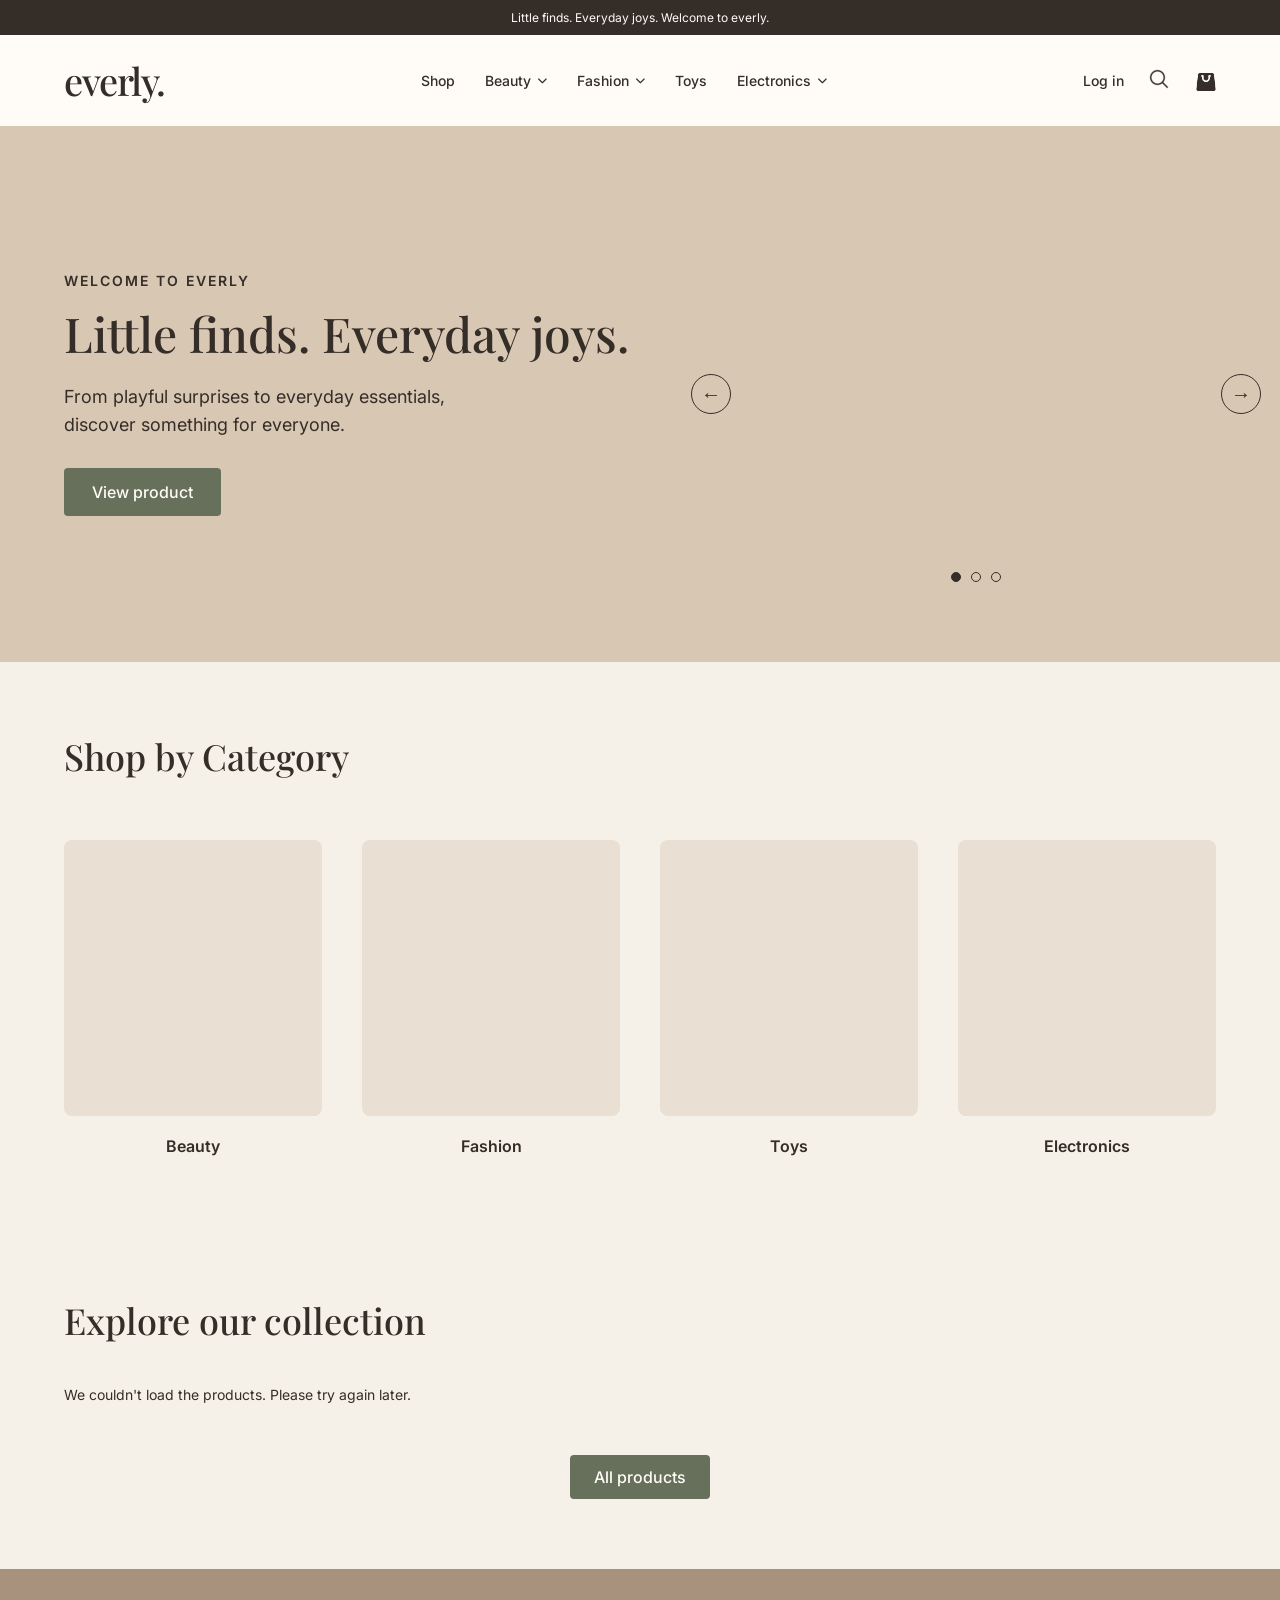
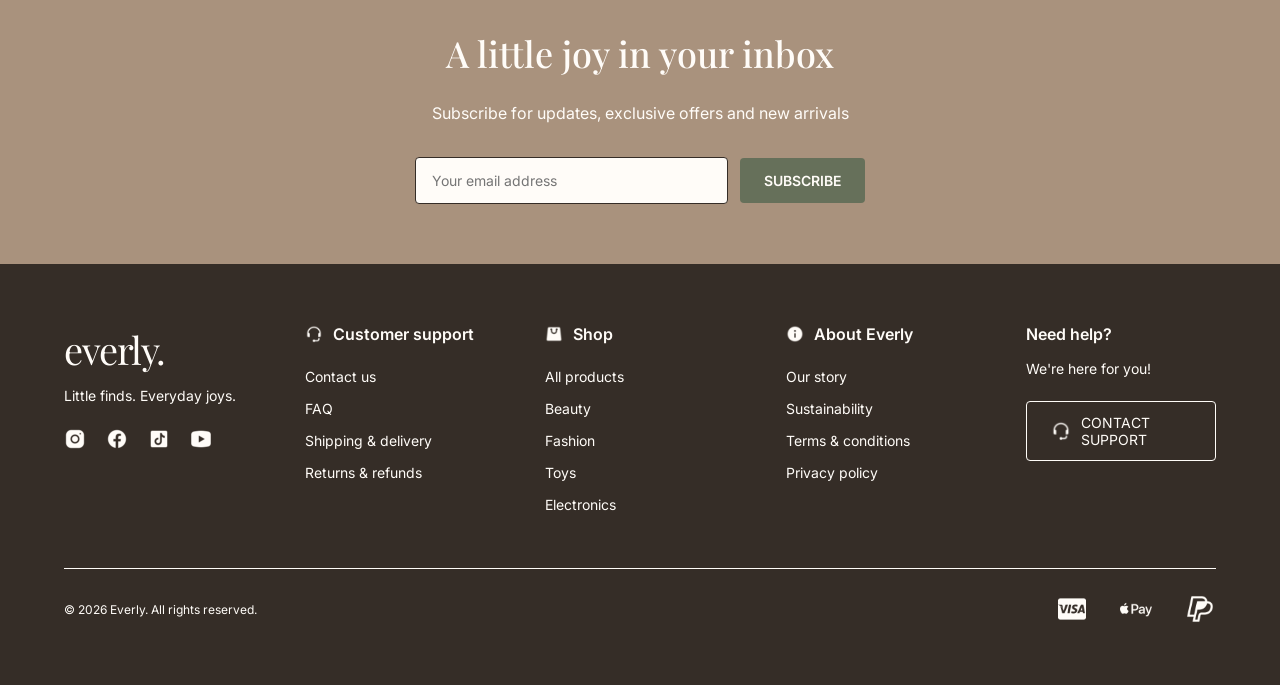
==== commit acfc2db4: "Implement responsive product search - Add search functionality across all seven pages. - Filter prod" ====
--- a/index.html
+++ b/index.html
@@ -96,7 +96,7 @@
               </li>
               <li>
                 <a href="index.html?category=audio#collection"
-                  >Headphone &amp; audio</a
+                  >Headphones &amp; audio</a
                 >
               </li>
               <li>
@@ -126,6 +126,8 @@
             class="search-button"
             type="button"
             aria-label="Search products"
+            aria-expanded="false"
+            aria-controls="search-form"
           >
             <img src="assets/icons/search.svg" alt="" />
           </button>
@@ -150,6 +152,25 @@
           </button>
         </div>
       </nav>
+
+      <form
+        id="search-form"
+        class="search-form"
+        role="search"
+        action="index.html#collection"
+        method="get"
+        hidden
+      >
+        <input
+          type="search"
+          name="search"
+          id="search-input"
+          placeholder="Search products..."
+          aria-label="Search products"
+          required
+        />
+        <button type="submit">Search</button>
+      </form>
     </header>
 
     <main>
@@ -163,7 +184,7 @@
           </p>
         </div>
         <div class="hero-carousel">
-          <a href="#" class="carousel-image" aria label="View featured product">
+          <a href="#" class="carousel-image" aria-label="View featured product">
           </a>
           <div class="carousel-controls">
             <button
--- a/css/styles.css
+++ b/css/styles.css
@@ -109,6 +109,54 @@
 
 .dropdown-menu[hidden] {
     display: none;
+}
+
+.search-form {
+    display: flex;
+    justify-content: center;
+    gap: 12px;
+    padding: 20px 5%;
+    background-color: #FFFCF8;
+    border-top: 1px solid #D8C7B3;
+}
+
+.search-form[hidden] {
+    display: none;
+}
+
+.search-form input {
+    width: 100%;
+    max-width: 500px;
+    min-width: 0;
+    padding: 12px 16px;
+    border: 1px solid #D8C7B3;
+    border-radius: 4px;
+    background-color: #FFFCF8;
+    font-family: "Inter", sans-serif;
+    font-size: 14px;
+    color: #352D27;
+    flex: 1;
+    box-sizing: border-box;
+}
+
+.search-form input:focus {
+    outline: 2px solid #66705A;
+    outline-offset: 2px;
+}
+
+.search-form button {
+    padding: 12px 24px;
+    background-color: #66705A;
+    color: #FFFCF8;
+    border: none;
+    border-radius: 4px;
+    font-family: "Inter", sans-serif;
+    font-size: 14px;
+    cursor: pointer;
+}
+
+.search-form button:hover {
+    background-color: #4f5946;
 }
 
 .nav-actions {
@@ -531,6 +579,19 @@
     cursor: pointer;
 }
 
+.products-status {
+    font-family: "Inter", sans-serif;
+    font-size: 14px;
+    font-weight: 400;
+    color: #352D27;
+    margin-bottom: 20px;
+    line-height: 1.5;
+}
+
+.products-status:empty {
+    display: none;
+}
+
 /*=== PRODUCT DETAILS ===*/
 .product-details {
     max-width: 1100px;
@@ -1775,6 +1836,20 @@
         padding: 12px 22px;
     }
 
+    .search-form {
+        padding: 16px 5%;
+        gap: 8px;
+    }
+
+    .search-form input {
+        font-size: 16px;
+        padding: 12px;
+    }
+
+    .search-form button {
+        padding: 12px 16px;
+    }
+
     .carousel-image {
         height: auto;
         aspect-ratio: 1 / 1;
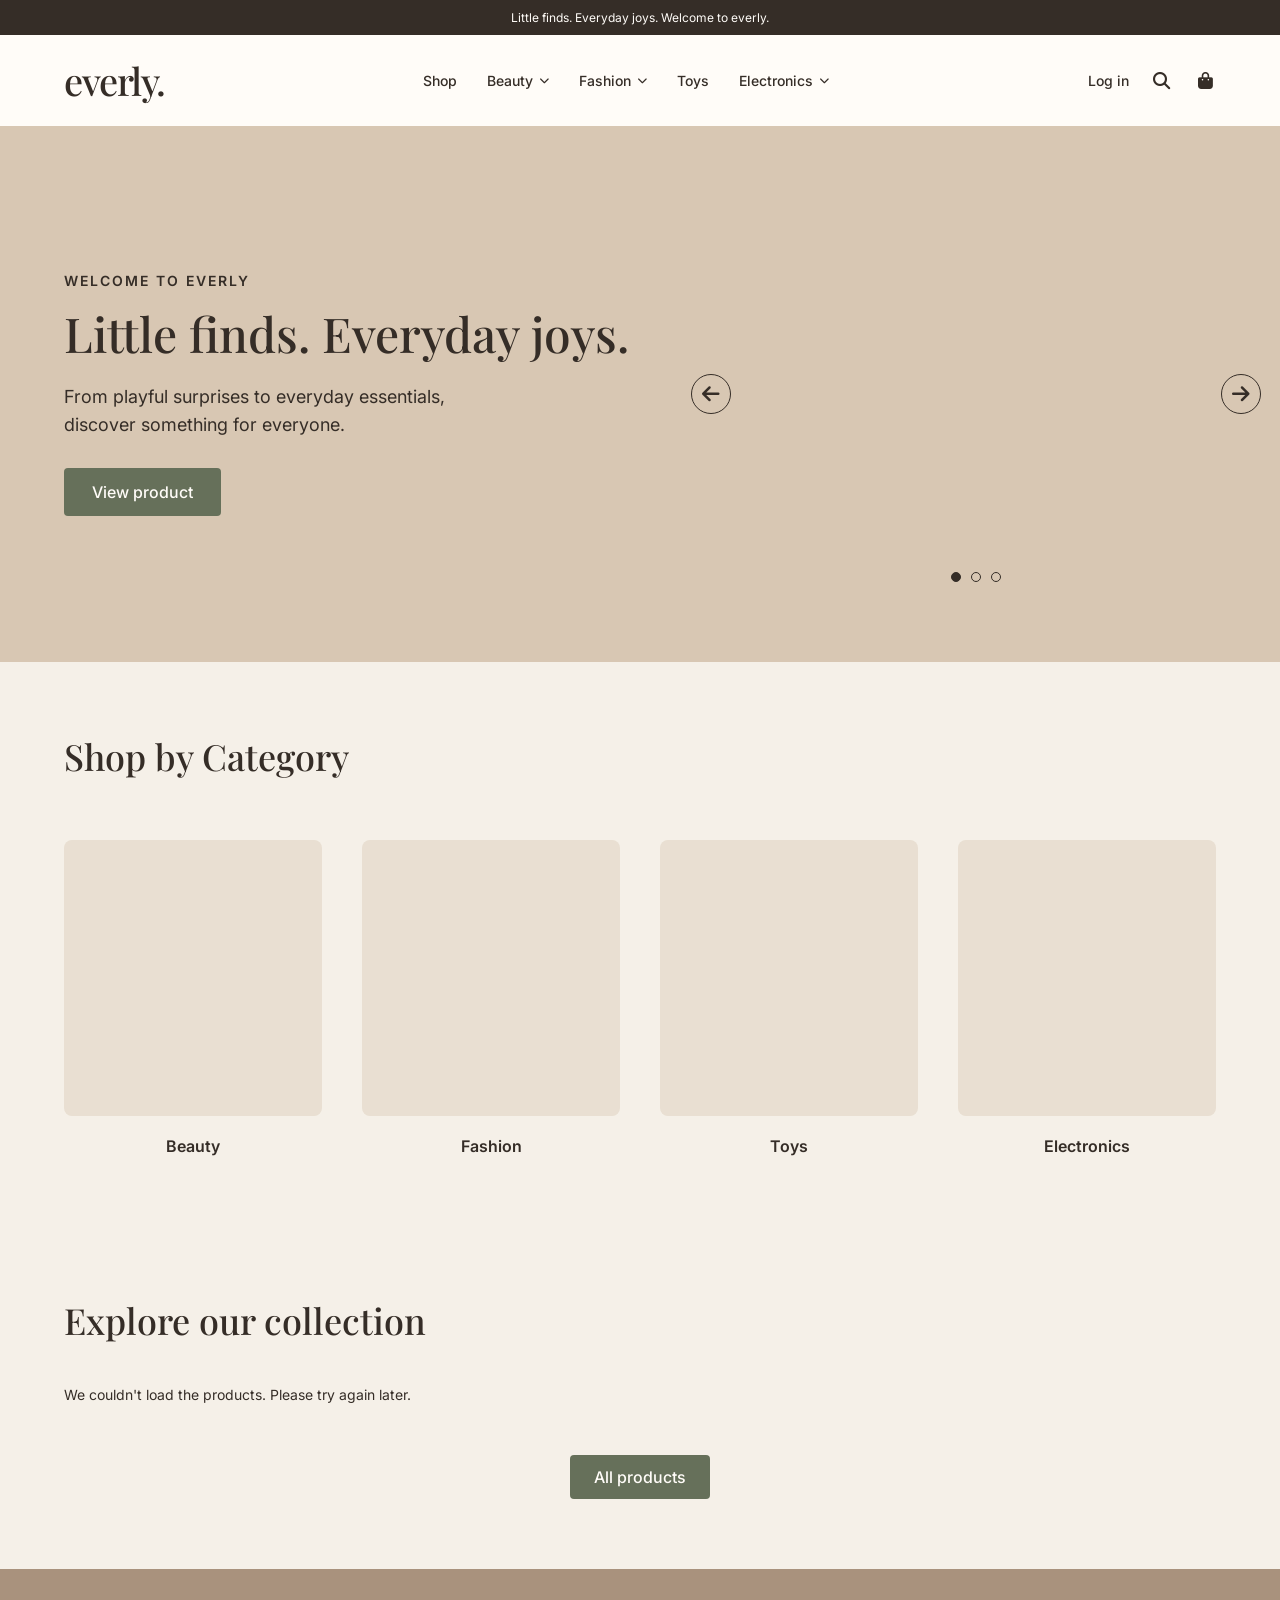
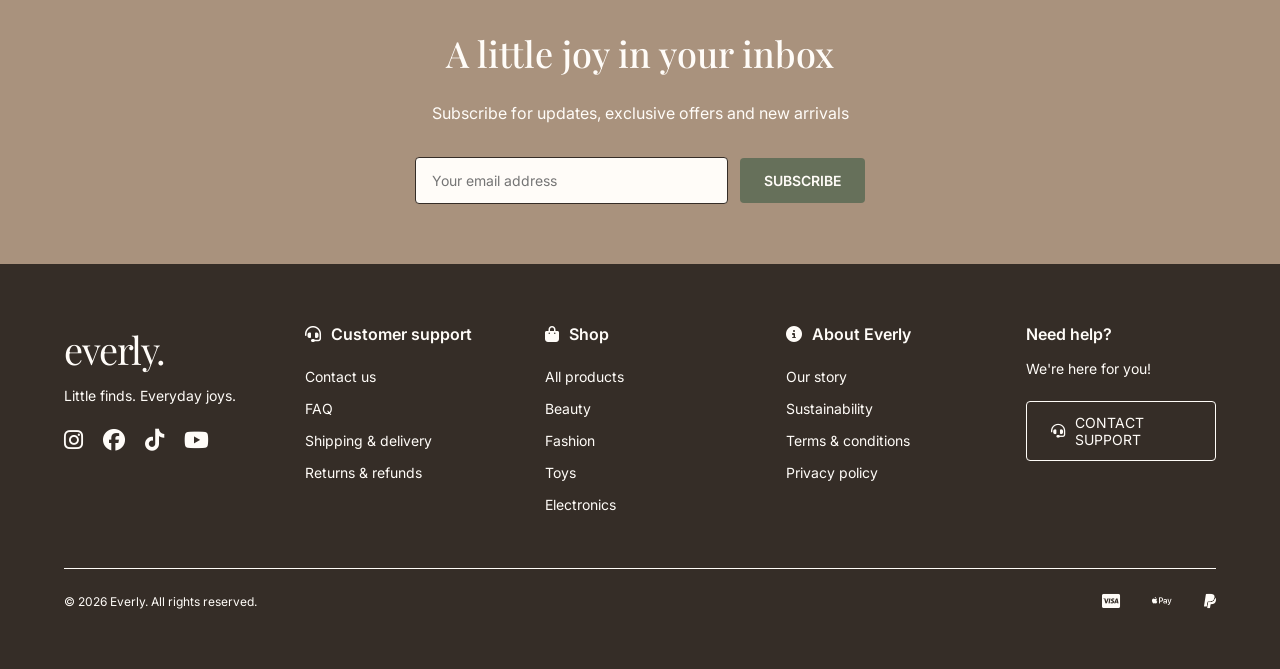
==== commit 47b0202f: "Convert homepage icons to Font Awesome" ====
--- a/index.html
+++ b/index.html
@@ -129,16 +129,20 @@
             aria-expanded="false"
             aria-controls="search-form"
           >
-            <img src="assets/icons/search.svg" alt="" />
+            <i class="fa-solid fa-magnifying-glass" aria-hidden="true"></i>
           </button>
-          <a
-            href="cart/index.html"
+
+          <button
+            type="button"
             class="cart-link"
             aria-label="View shopping cart"
-          >
-            <img src="assets/icons/shopping-bag.svg" alt="" />
+            aria-expanded="false"
+            aria-controls="mini-cart"
+          >
+            <i class="fa-solid fa-bag-shopping" aria-hidden="true"></i>
             <span class="cart-count" hidden>0</span>
-          </a>
+          </button>
+
           <button
             class="menu-toggle"
             type="button"
@@ -171,6 +175,32 @@
         />
         <button type="submit">Search</button>
       </form>
+
+      <div class="mini-cart" id="mini-cart" hidden>
+        <div class="mini-cart-header">
+          <h2>Your shopping cart</h2>
+          <button
+            type="button"
+            class="mini-cart-close"
+            aria-label="Close shopping cart"
+          >
+            <i class="fa-solid fa-xmark" aria-hidden="true"></i>
+          </button>
+        </div>
+
+        <div id="mini-cart-items"></div>
+        <div class="mini-cart-footer">
+          <div class="mini-cart-subtotal">
+            <span>Subtotal</span>
+            <strong id="mini-cart-subtotal">0.00 kr</strong>
+          </div>
+          <a href="cart/index.html" class="mini-cart-view"> View cart </a>
+
+          <a href="checkout/index.html" class="mini-cart-checkout">
+            Checkout
+          </a>
+        </div>
+      </div>
     </header>
 
     <main>
@@ -192,14 +222,14 @@
               class="prev-carousel"
               aria-label="Previous product"
             >
-              ←
+              <i class="fa-solid fa-arrow-left" aria-hidden="true"></i>
             </button>
             <button
               type="button"
               class="next-carousel"
               aria-label="Next product"
             >
-              →
+              <i class="fa-solid fa-arrow-right" aria-hidden="true"></i>
             </button>
           </div>
           <div class="carousel-dots" aria-label="Carousel pagination">
@@ -275,26 +305,25 @@
           <p>Little finds. Everyday joys.</p>
           <div class="footer-socials">
             <a href="#" aria-label="Instagram">
-              <img src="assets/icons/instagram.svg" alt="" />
+              <i class="fa-brands fa-instagram" aria-hidden="true"></i>
             </a>
             <a href="#" aria-label="Facebook">
-              <img src="assets/icons/facebook.svg" alt="" />
+              <i class="fa-brands fa-facebook" aria-hidden="true"></i>
             </a>
             <a href="#" aria-label="TikTok">
-              <img src="assets/icons/tiktok.svg" alt="" />
+              <i class="fa-brands fa-tiktok" aria-hidden="true"></i>
             </a>
             <a href="#" aria-label="YouTube">
-              <img src="assets/icons/youtube.svg" alt="" />
+              <i class="fa-brands fa-youtube" aria-hidden="true"></i>
             </a>
           </div>
         </div>
         <div class="footer-column">
           <div class="footer-heading">
-            <img
-              src="assets/icons/customerheadset.svg"
-              alt=""
-              class="footer-customerheadset-icon"
-            />
+            <i
+              class="fa-solid fa-headset footer-customerheadset-icon"
+              aria-hidden="true"
+            ></i>
             <h3>Customer support</h3>
           </div>
           <ul>
@@ -306,11 +335,10 @@
         </div>
         <div class="footer-column">
           <div class="footer-heading">
-            <img
-              src="assets/icons/shoppingbag2.svg"
-              alt=""
-              class="footer-shoppingbag2-icon"
-            />
+            <i
+              class="fa-solid fa-bag-shopping footer-shoppingbag2-icon"
+              aria-hidden="true"
+            ></i>
             <h3>Shop</h3>
           </div>
           <ul>
@@ -323,7 +351,10 @@
         </div>
         <div class="footer-column">
           <div class="footer-heading">
-            <img src="assets/icons/info.svg" alt="" class="footer-info-icon" />
+            <i
+              class="fa-solid fa-circle-info footer-info-icon"
+              aria-hidden="true"
+            ></i>
             <h3>About Everly</h3>
           </div>
           <ul>
@@ -339,11 +370,10 @@
             <p>We're here for you!</p>
           </div>
           <a href="#" class="footer-support-button">
-            <img
-              src="assets/icons/customerheadset.svg"
-              alt=""
-              class="footer-customerheadset-icon"
-            />
+            <i
+              class="fa-solid fa-headset footer-customerheadset-icon"
+              aria-hidden="true"
+            ></i>
             CONTACT SUPPORT
           </a>
         </div>
@@ -351,14 +381,19 @@
       <div class="footer-bottom">
         <p>© 2026 Everly. All rights reserved.</p>
         <div class="footer-payments">
-          <img src="assets/icons/visa.svg" alt="Visa" />
-          <img src="assets/icons/applepay.svg" alt="ApplePay" />
-          <img src="assets/icons/paypal.svg" alt="PayPal" />
+          <i class="fa-brands fa-cc-visa" role="img" aria-label="Visa"></i>
+          <i
+            class="fa-brands fa-apple-pay"
+            role="img"
+            aria-label="Apple Pay"
+          ></i>
+          <i class="fa-brands fa-paypal" role="img" aria-label="PayPal"></i>
         </div>
       </div>
     </footer>
 
     <script src="js/navigation.js" defer></script>
+    <script src="js/mini-cart.js" defer></script>
     <script src="js/products.js" defer></script>
   </body>
 </html>
--- a/css/styles.css
+++ b/css/styles.css
@@ -71,6 +71,10 @@
     display: flex;
     align-items: center;
     gap: 6px;
+}
+
+.dropdown-toggle:hover {
+    text-decoration: underline;
 }
 
 .dropdown-toggle i {
@@ -107,6 +111,10 @@
     border-radius: 4px;
 }
 
+.dropdown-menu a:hover {
+    text-decoration: underline;
+}
+
 .dropdown-menu[hidden] {
     display: none;
 }
@@ -179,15 +187,23 @@
     cursor: pointer;
 }
 
-.search-button img {
-    width: 22px;
-    height: 22px
+.search-button i {
+    font-size: 17px;
+    color:#352D27;
 }
 
 .cart-link {
     width: 22px;
     height: 22px;
     position: relative;
+    background: transparent;
+    border: none;
+    cursor: pointer;
+}
+
+.cart-link i {
+    font-size: 17px;
+    color: #352D27;
 }
 
 .cart-count {
@@ -215,6 +231,166 @@
 .login-link:hover {
     text-decoration: underline;
     text-underline-offset: 5px;
+}
+
+/*=== MINI CART ===*/
+
+header {
+    position: relative;
+}
+
+.mini-cart {
+    position: absolute;
+    top: 100%;
+    right: 5%;
+    width: 360px;
+    max-width: 90%;
+    padding: 24px;
+    background-color: #FFFCF8;
+    border: 1px solid #D8C7B3;
+    border-radius: 8px;
+    box-shadow: 0 8px 24px rgba(53, 45, 39, 0.12);
+    z-index: 200;
+    box-sizing: border-box;
+    font-family: "Inter", sans-serif;
+    color: #352D27;
+}
+
+.mini-cart[hidden] {
+    display: none;
+}
+
+.mini-cart-header {
+    display: flex;
+    align-items: center;
+    justify-content: space-between;
+    gap: 12px;
+    padding-bottom: 20px;
+    border-bottom: 1px solid #D8C7B3;
+}
+
+.mini-cart-header h2 {
+    font-family: "Playfair Display", serif;
+    font-size: 24px;
+    font-weight: 400;
+}
+
+.mini-cart-close {
+    background: transparent;
+    border: none;
+    color: #352D27;
+    font-size: 20px;
+    cursor: pointer;
+    padding: 6px;
+}
+
+.mini-cart-footer {
+    display: flex;
+    flex-direction: column;
+    gap: 12px;
+    padding-top: 20px;
+    border-top: 1px solid #D8C7B3;
+}
+
+.mini-cart-subtotal {
+    display: flex;
+    justify-content: space-between;
+    align-items: center;
+    font-size: 16px;
+    margin-bottom: 8px;
+}
+
+.mini-cart-view,
+.mini-cart-checkout {
+    display: block;
+    padding: 12px 20px;
+    text-align: center;
+    text-decoration: none;
+    font-size: 14px;
+    font-weight: 500;
+    border-radius: 4px;
+}
+
+.mini-cart-view {
+    border: 1px solid #66705A;
+    color: #352D27;
+}
+
+.mini-cart-checkout {
+    background-color: #66705A;
+    color: #FFFCF8;
+}
+
+.mini-cart-view:hover {
+    background-color: #F5F0E8;
+}
+
+.mini-cart-checkout:hover {
+    background-color: #4f5946;
+}
+
+#mini-cart-items {
+    max-height: 300px;
+    overflow-y: auto;
+    padding: 20px 0;
+    font-size: 14px;
+    line-height: 1.5;
+}
+
+.mini-cart-item {
+    display: flex;
+    align-items: center;
+    gap: 16px;
+    padding: 12px 0;
+}
+
+.mini-cart-item + .mini-cart-item {
+    border-top: 1px solid #D8C7B3;
+}
+
+.mini-cart-image {
+    width: 75px;
+    height: 75px;
+    object-fit: cover;
+    border-radius: 4px;
+    flex-shrink: 0;
+}
+
+.mini-cart-details {
+    display: flex;
+    flex-direction: column;
+    gap: 4px;
+    flex: 1;
+    min-width: 0;
+}
+
+.mini-cart-details h3 {
+    font-size: 15px;
+    font-weight: 600;
+    margin: 0;
+}
+
+.mini-cart-quantity {
+    font-size: 13px;
+    color: #66705A;
+}
+
+.mini-cart-price {
+    font-size: 14px;
+    font-weight: 600;
+}
+
+.mini-cart-remove {
+    background: transparent;
+    border: none;
+    color: #352D27;
+    font-size: 16px;
+    cursor: pointer;
+    padding: 8px;
+}
+
+.mini-cart-remove:hover {
+    color: #66705A;
 }
 
 /*===HERO SECTION===*/
@@ -1447,10 +1623,9 @@
     margin-top: 24px;
 }
 
-.footer-socials img {
-    width: 22px;
-    height: 22px;
-    object-fit: contain;
+.footer-socials a {
+    color: #FFFCF8;
+    font-size: 22px;
 }
 
 .footer-content {
@@ -1850,6 +2025,14 @@
         padding: 12px 16px;
     }
 
+    .mini-cart {
+        padding: 20px;
+    }
+
+    .mini-cart-header h2 {
+        font-size: 22px;
+    }
+
     .carousel-image {
         height: auto;
         aspect-ratio: 1 / 1;
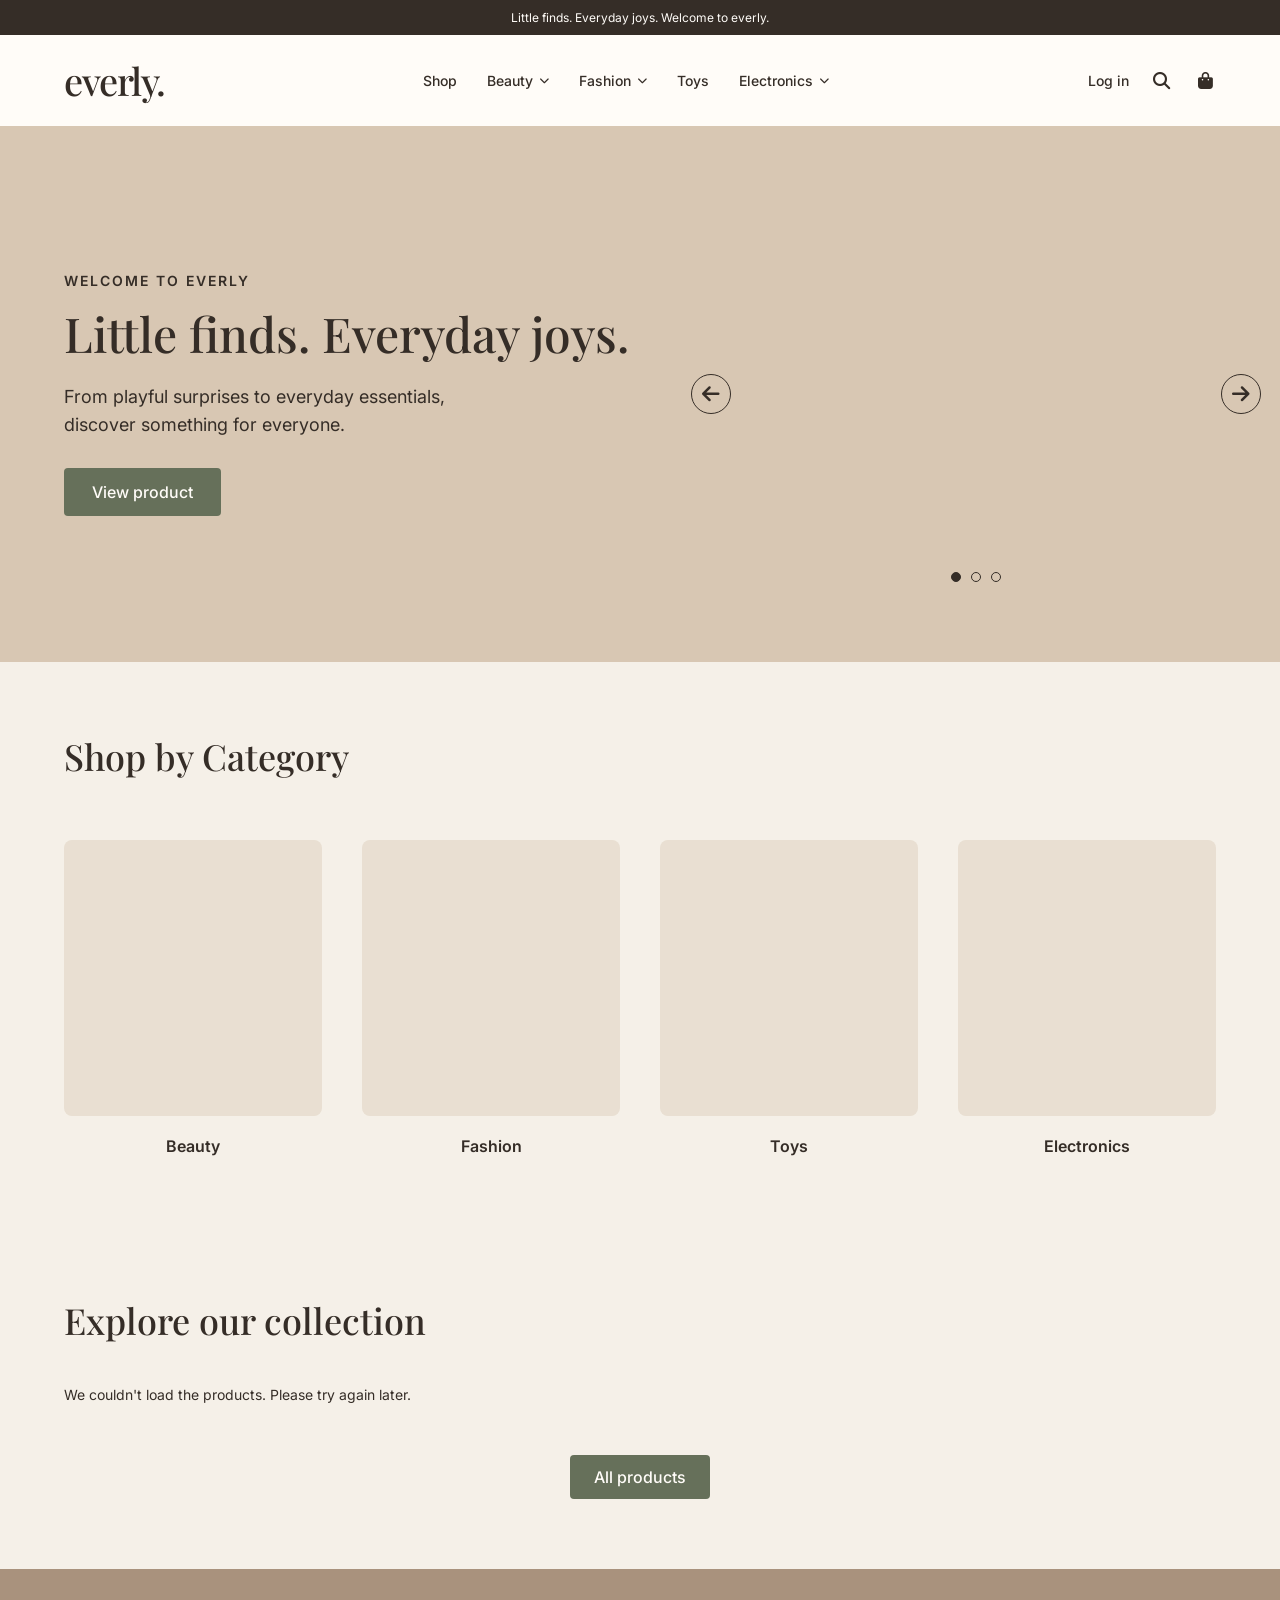
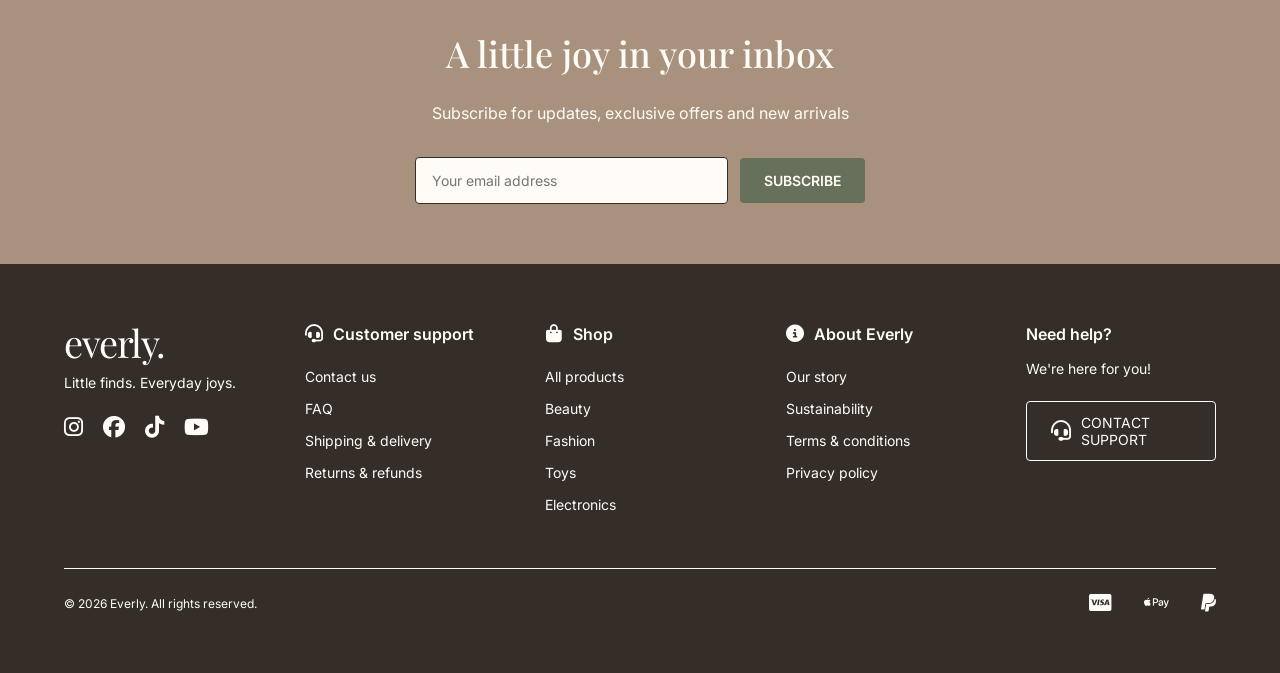
==== commit 0c0a4d0c: "Clean up JavaScript and add Everly favicon" ====
--- a/index.html
+++ b/index.html
@@ -8,6 +8,7 @@
       content="Discover your everyday favourites at Everly. Shop beauty, fashion, toys and electronics."
     />
     <title>Everly | Everyday Favourites</title>
+    <link rel="icon" type="image/png" href="assets/icons/favicon.png" />
 
     <link rel="preconnect" href="https://fonts.googleapis.com" />
     <link rel="preconnect" href="https://fonts.gstatic.com" crossorigin />
--- a/css/styles.css
+++ b/css/styles.css
@@ -937,6 +937,8 @@
 }
 
 #product-rating-value.no-rating {
+    font-family: "Inter", sans-serif;
+    font-size: 14px;
     color: #352D27;
 }
 
@@ -994,6 +996,12 @@
     background-color: #FFFCF8;
     font-family: "Inter", sans-serif;
     font-size: 16px;
+}
+#login-error {
+    font-family: "Inter", sans-serif;
+    font-size: 14px;
+    color: #352D27;
+    margin: 12px 0 20px;
 }
 
 .login-button {
@@ -1044,6 +1052,13 @@
 
 .register-button:hover {
     background-color: #E9DFD2;
+}
+
+#register-error {
+    font-family: "Inter", sans-serif;
+    font-size: 14px;
+    color: #352D27;
+    margin: 12px 0 20px;
 }
 
 /*---NEWSLETTER---*/
@@ -1439,18 +1454,6 @@
     background: #f5f0e8;
 }
 
-.payment-logos {
-    display: flex;
-    align-items: center;
-    gap: 12px;
-    margin-left: auto;
-}
-
-.payment-logos img {
-    width: 40px;
-    height: 24px;
-    object-fit: contain;
-}
 
 .place-order-button {
     display: block;
@@ -1516,7 +1519,7 @@
 .success-page {
     font-family: "Inter", sans-serif;
     color: #352D27;
-    max-width: 1440;
+    max-width: 1440px;
     min-height: 750px;
     margin: 0 auto;
     padding: 48px 24px 80px;
@@ -1606,6 +1609,8 @@
     color: #FFFCF8;
     text-decoration: none;
     letter-spacing: -1.5px;
+    line-height: 1;
+    display: block;
 }
 
 .footer-brand p {
@@ -1615,6 +1620,7 @@
     color: #FFFCF8;
     margin-top: 12px;
 }
+
 
 .footer-socials {
     display: flex;
@@ -1701,10 +1707,9 @@
     text-underline-offset: 5px;
 }
 
-.footer-support-button img {
-    width: 20px;
-    height: 20px;
-    object-fit: contain;
+.footer-support-button i {
+    font-size: 20px;
+    color: inherit;
 }
 
 .footer-heading {
@@ -1718,11 +1723,11 @@
     margin-bottom: 0;
 }
 
-.footer-heading img {
+.footer-heading i {
+    font-size: 18px;
+    color: #FFFCF8;
     width: 18px;
-    height: 18px;
-    object-fit: contain;
-    margin-bottom: 0;
+    text-align: center;
 }
 
 .footer-bottom {
@@ -1747,10 +1752,9 @@
     gap: 32px;
 }
 
-.footer-payments img {
-    height: 32px;
-    width: auto;
-    object-fit: contain;
+.footer-payments i {
+    font-size: 20px;
+    color: #FFFCF8;
 }
 
 .menu-toggle {
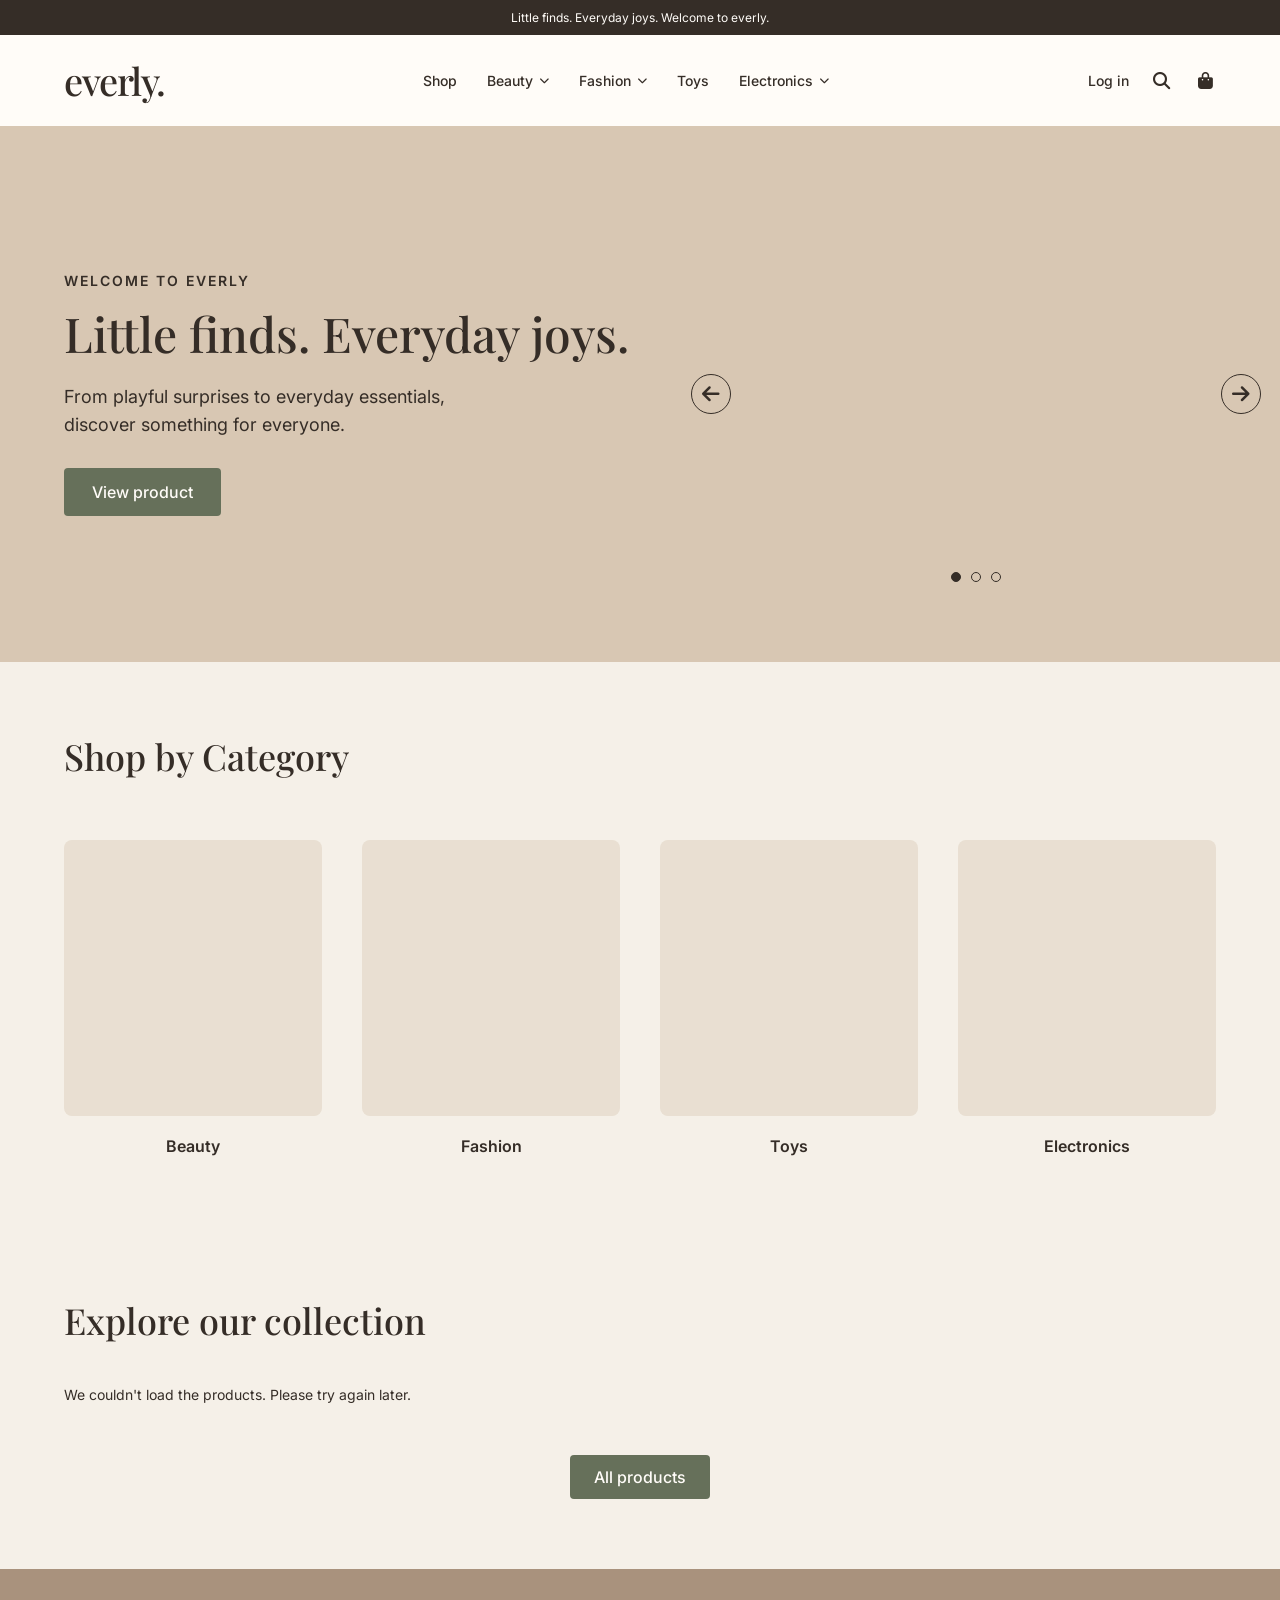
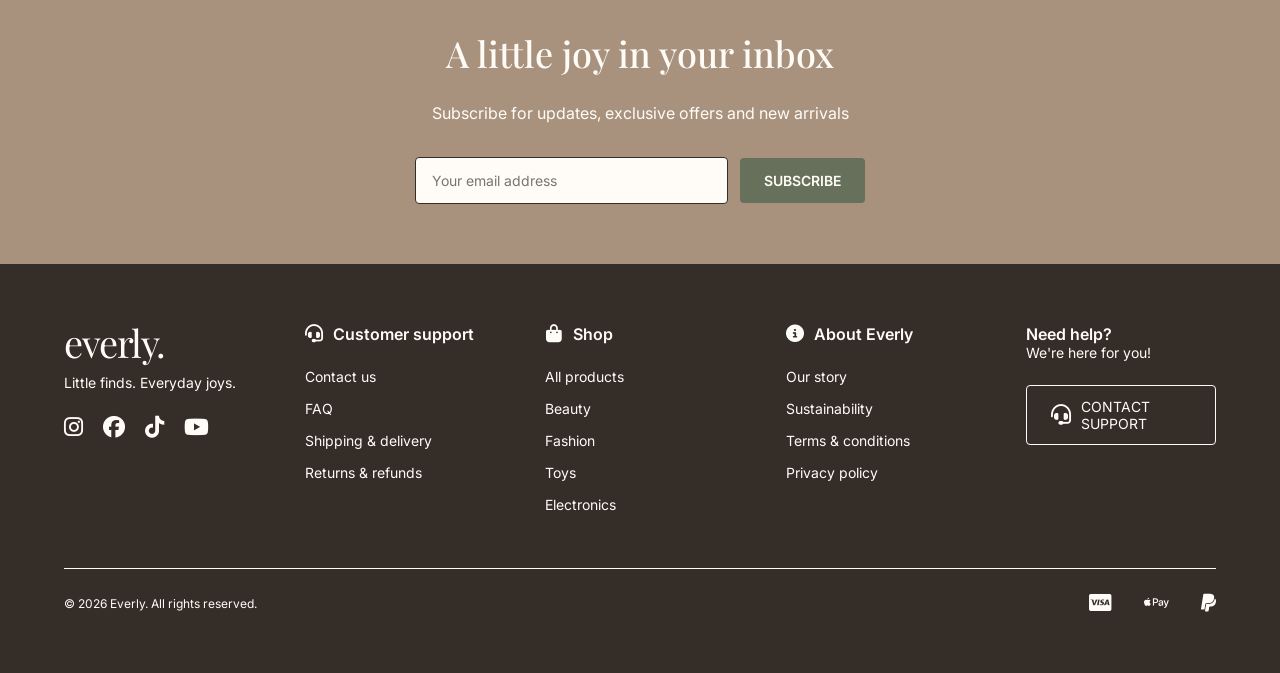
==== commit f7fba7d0: "Improve accessibility and fix HTML validation issues - Fixed carousel pagination accessibility - Upd" ====
--- a/index.html
+++ b/index.html
@@ -233,7 +233,11 @@
               <i class="fa-solid fa-arrow-right" aria-hidden="true"></i>
             </button>
           </div>
-          <div class="carousel-dots" aria-label="Carousel pagination">
+          <div
+            class="carousel-dots"
+            role="group"
+            aria-label="Carousel pagination"
+          >
             <button
               class="dot active"
               aria-label="Go to slide 1"
@@ -325,13 +329,17 @@
               class="fa-solid fa-headset footer-customerheadset-icon"
               aria-hidden="true"
             ></i>
-            <h3>Customer support</h3>
+            <h2>Customer support</h2>
           </div>
           <ul>
-            <li><a href="#">Contact us</a></li>
-            <li><a href="#">FAQ</a></li>
-            <li><a href="#">Shipping &amp; delivery</a></li>
-            <li><a href="#">Returns &amp; refunds</a></li>
+            <li><a href="#" class="coming-soon-link">Contact us</a></li>
+            <li><a href="#" class="coming-soon-link">FAQ</a></li>
+            <li>
+              <a href="#" class="coming-soon-link">Shipping &amp; delivery</a>
+            </li>
+            <li>
+              <a href="#" class="coming-soon-link">Returns &amp; refunds</a>
+            </li>
           </ul>
         </div>
         <div class="footer-column">
@@ -340,14 +348,22 @@
               class="fa-solid fa-bag-shopping footer-shoppingbag2-icon"
               aria-hidden="true"
             ></i>
-            <h3>Shop</h3>
+            <h2>Shop</h2>
           </div>
           <ul>
-            <li><a href="#">All products</a></li>
-            <li><a href="#">Beauty</a></li>
-            <li><a href="#">Fashion</a></li>
-            <li><a href="#">Toys</a></li>
-            <li><a href="#">Electronics</a></li>
+            <li>
+              <a href="index.html?category=all#collection">All products</a>
+            </li>
+            <li><a href="index.html?category=beauty#collection">Beauty</a></li>
+            <li>
+              <a href="index.html?category=fashion#collection">Fashion</a>
+            </li>
+            <li><a href="index.html?category=toys#collection">Toys</a></li>
+            <li>
+              <a href="index.html?category=electronics#collection"
+                >Electronics</a
+              >
+            </li>
           </ul>
         </div>
         <div class="footer-column">
@@ -356,21 +372,23 @@
               class="fa-solid fa-circle-info footer-info-icon"
               aria-hidden="true"
             ></i>
-            <h3>About Everly</h3>
+            <h2>About Everly</h2>
           </div>
           <ul>
-            <li><a href="#">Our story</a></li>
-            <li><a href="#">Sustainability</a></li>
-            <li><a href="#">Terms &amp; conditions</a></li>
-            <li><a href="#">Privacy policy</a></li>
+            <li><a href="#" class="coming-soon-link">Our story</a></li>
+            <li><a href="#" class="coming-soon-link">Sustainability</a></li>
+            <li>
+              <a href="#" class="coming-soon-link">Terms &amp; conditions</a>
+            </li>
+            <li><a href="#" class="coming-soon-link">Privacy policy</a></li>
           </ul>
         </div>
         <div class="footer-help">
           <div class="footer-help-text">
-            <h3>Need help?</h3>
+            <h2>Need help?</h2>
             <p>We're here for you!</p>
           </div>
-          <a href="#" class="footer-support-button">
+          <a href="#" class="footer-support-button coming-soon-link">
             <i
               class="fa-solid fa-headset footer-customerheadset-icon"
               aria-hidden="true"
@@ -393,6 +411,15 @@
       </div>
     </footer>
 
+    <dialog id="coming-soon-dialog">
+      <h2>Coming soon!</h2>
+      <p>
+        We're working on something lovely. This feature isn't available just
+        yet.
+      </p>
+      <button type="button" id="close-coming-soon">Got it</button>
+    </dialog>
+
     <script src="js/navigation.js" defer></script>
     <script src="js/mini-cart.js" defer></script>
     <script src="js/products.js" defer></script>
--- a/css/styles.css
+++ b/css/styles.css
@@ -1054,7 +1054,8 @@
     background-color: #E9DFD2;
 }
 
-#register-error {
+#register-error,
+#register-success {
     font-family: "Inter", sans-serif;
     font-size: 14px;
     color: #352D27;
@@ -1641,8 +1642,8 @@
     align-items: start;
 }
 
-.footer-column h3,
-.footer-help h3 {
+.footer-column h2,
+.footer-help h2 {
     font-family: "Inter", sans-serif;
     font-size: 16px;
     font-weight: 600;
@@ -1728,6 +1729,52 @@
     color: #FFFCF8;
     width: 18px;
     text-align: center;
+}
+
+#coming-soon-dialog {
+    padding: 32px;
+    border: none;
+    border-radius: 12px;
+    background-color: #FFFCF8;
+    color: #352D27;
+    text-align: center;
+    max-width: 400px;
+    width: 90%;
+    margin: auto;
+}
+
+#coming-soon-dialog h2 {
+    font-family: "Playfair Display", serif;
+    font-size: 28px;
+    margin-bottom: 16px;
+}
+
+#coming-soon-dialog p {
+    font-family: "Inter", sans-serif;
+    font-size: 16px;
+    line-height: 1.6;
+    margin-bottom: 24px;
+}
+
+#close-coming-soon {
+    font-family: "Inter", sans-serif;
+    font-size: 14px;
+    font-weight: 500;
+    color: #FFFCF8;
+    background-color: #66705A;
+    border: none;
+    border-radius: 6px;
+    padding: 12px 28px;
+    cursor: pointer;
+    transition: background-color 0.2s ease;
+}
+
+#close-coming-soon:hover {
+    background-color: #4f5946;
+}
+
+#coming-soon-dialog::backdrop {
+    background-color: rgba(0, 0, 0, 0.5);
 }
 
 .footer-bottom {
@@ -2208,3 +2255,8 @@
     }
 
 }
+
+
+[hidden] {
+    display: none !important;
+}
